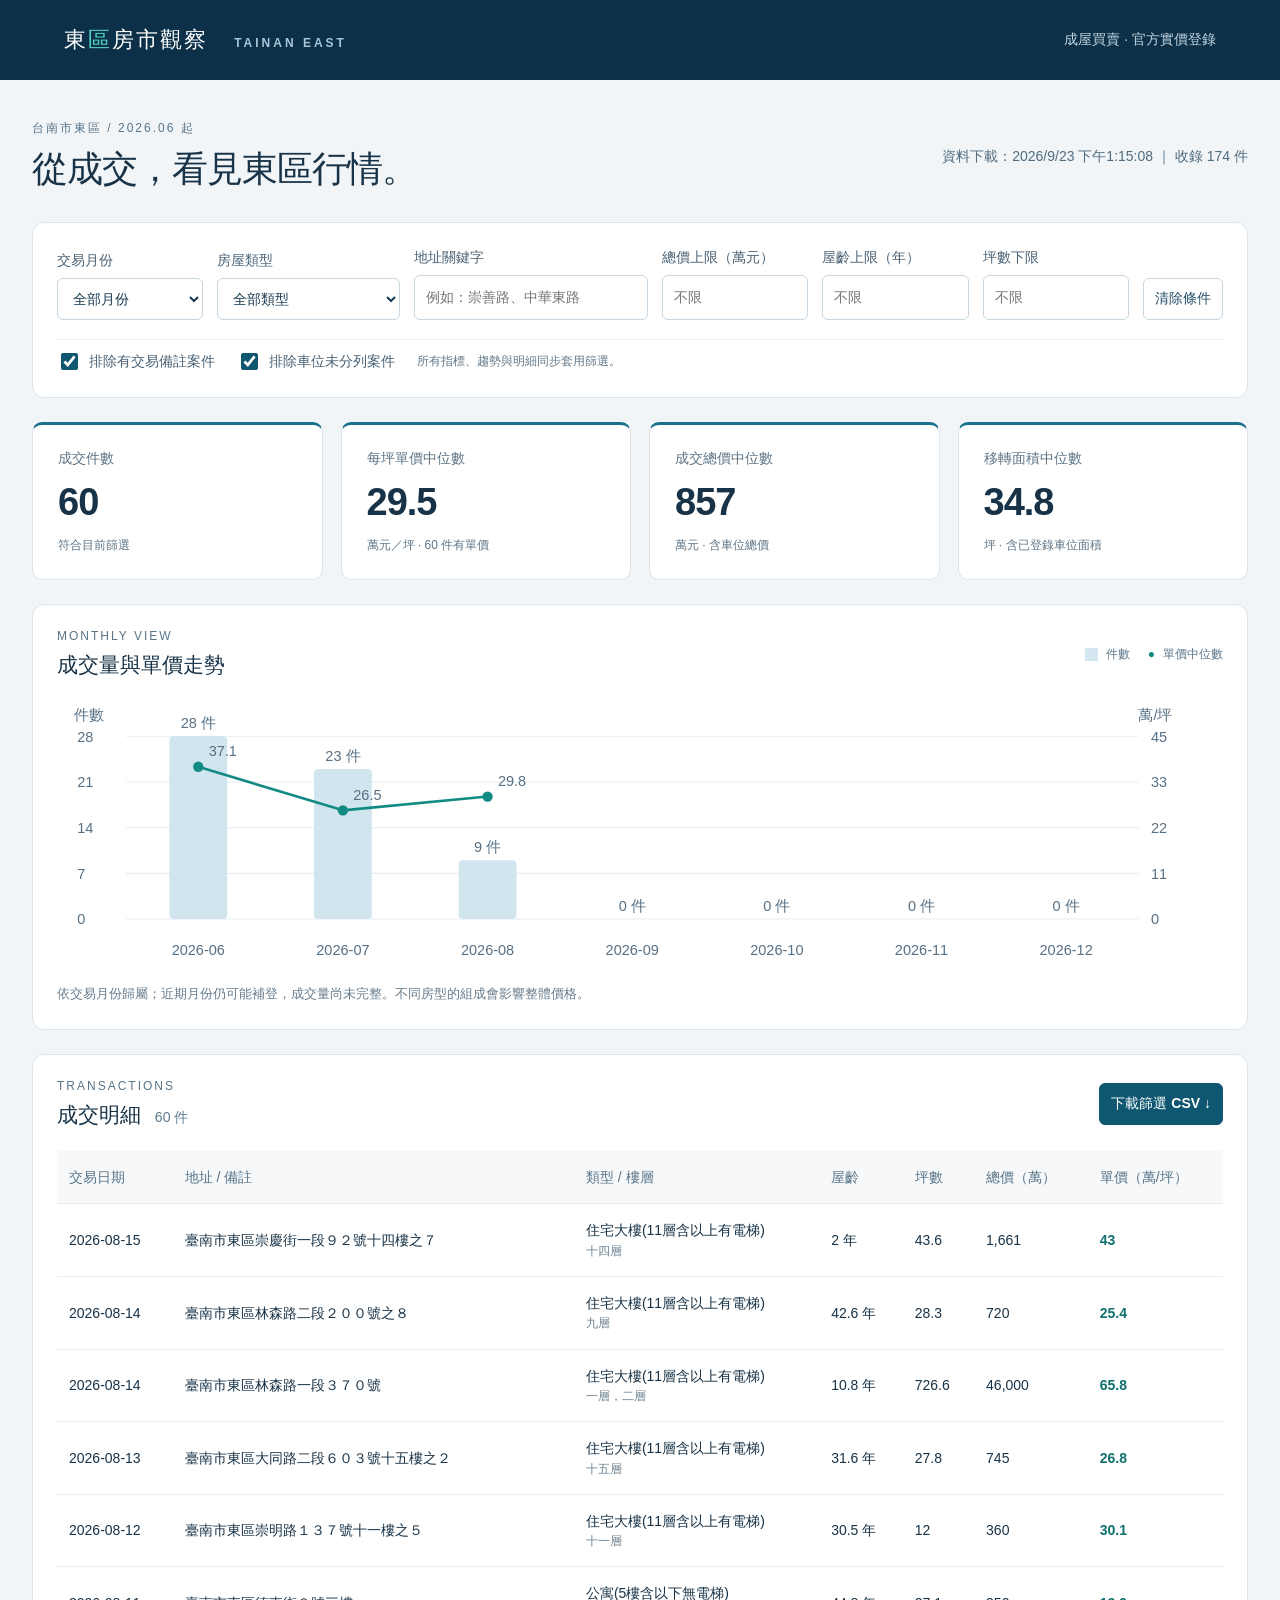
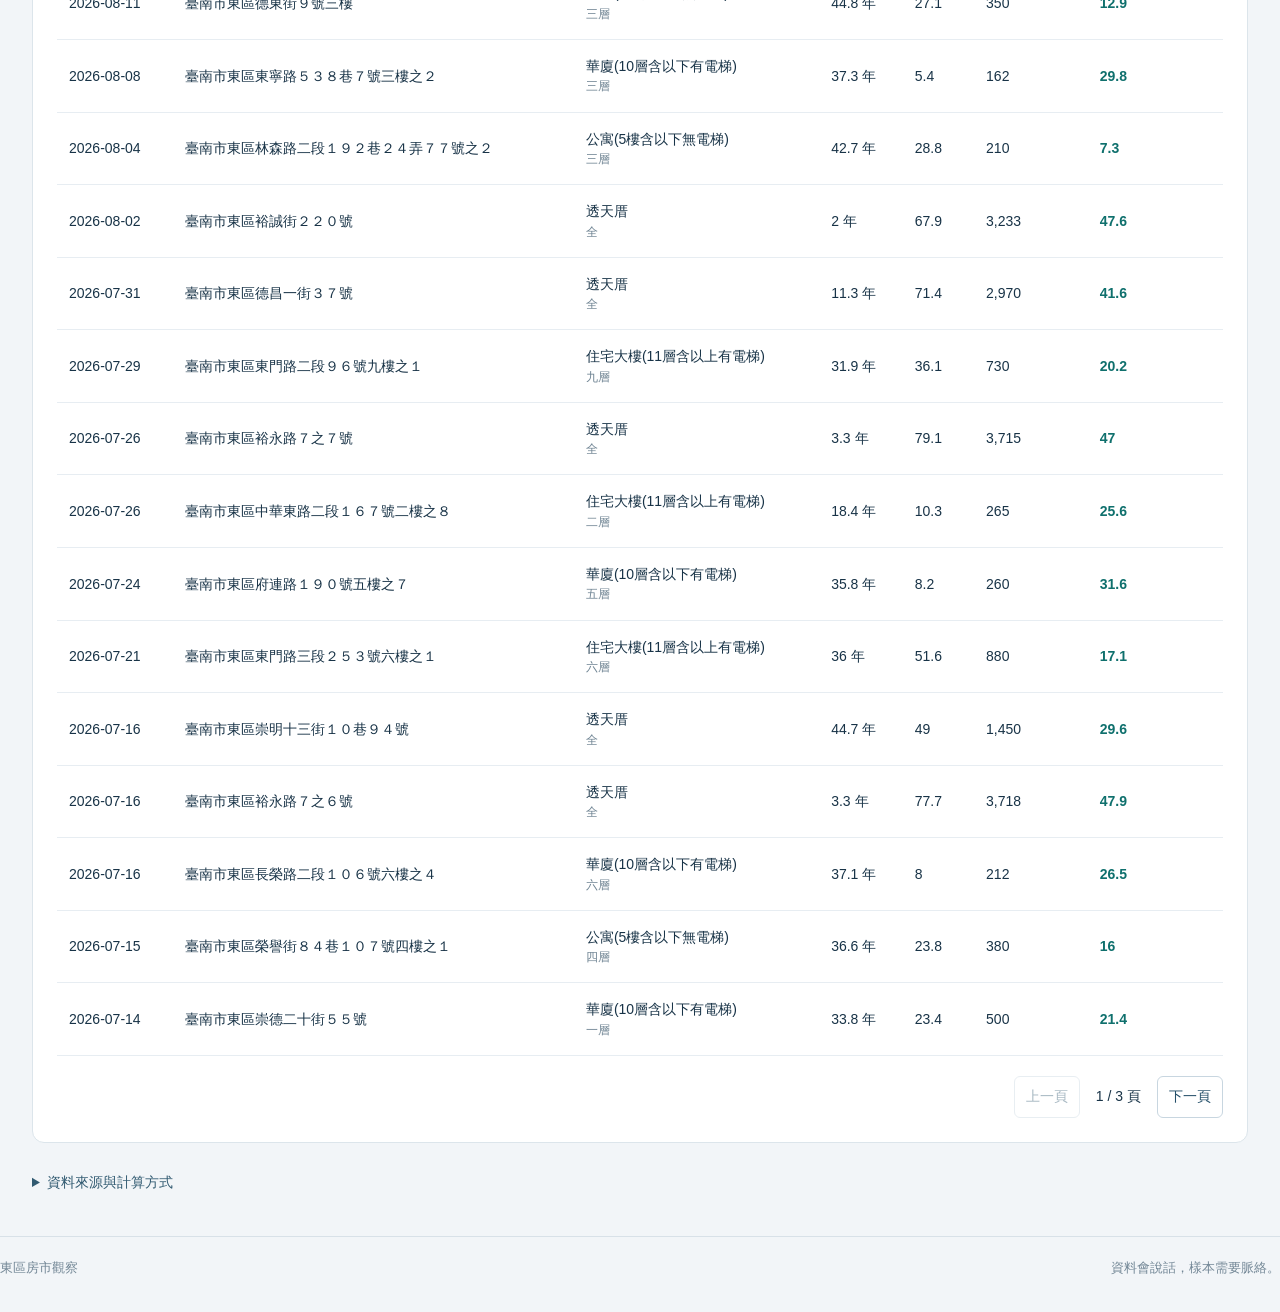
==== public/index.html @ 3604bfae "Update official housing data" ====
<!doctype html>
<html lang="zh-Hant"><head><meta charset="utf-8"><meta name="viewport" content="width=device-width, initial-scale=1"><title>東區房市觀察｜台南實價分析</title><meta name="description" content="台南市東區，2026 年 6 月起成屋成交與每月價格分析。"><link rel="icon" href="data:image/svg+xml,%3Csvg xmlns='http://www.w3.org/2000/svg' viewBox='0 0 32 32'%3E%3Crect width='32' height='32' rx='7' fill='%230e3e59'/%3E%3Cpath d='M6 17L16 8l10 9M10 15v11h12V15' fill='none' stroke='%23ffffff' stroke-width='3'/%3E%3C/svg%3E"><link rel="stylesheet" href="style.css"></head>
<body><header><div class="brand">東<span>區</span>房市觀察 <small>TAINAN EAST</small></div><span class="tag">成屋買賣 · 官方實價登錄</span></header>
<main><div class="intro"><div><p class="eyebrow">台南市東區 / 2026.06 起</p><h1>從成交，看見東區行情。</h1></div><div class="updated" id="updated">正在載入資料…</div></div>
<section class="filters" aria-label="成交篩選"><label>交易月份<select id="month"><option value="">全部月份</option></select></label><label>房屋類型<select id="type"><option value="">全部類型</option></select></label><label>地址關鍵字<input id="search" placeholder="例如：崇善路、中華東路"></label><label>總價上限（萬元）<input id="price" type="number" min="0" placeholder="不限"></label><label>屋齡上限（年）<input id="age" type="number" min="0" placeholder="不限"></label><label>坪數下限<input id="area" type="number" min="0" placeholder="不限"></label><button id="reset" class="secondary">清除條件</button><div class="checks"><label><input id="notes" type="checkbox" checked> 排除有交易備註案件</label><label><input id="parking" type="checkbox" checked> 排除車位未分列案件</label><span>所有指標、趨勢與明細同步套用篩選。</span></div></section>
<p id="error" class="notice" hidden></p><section class="metrics" aria-label="成交摘要"><article><span>成交件數</span><strong id="count">—</strong><small>符合目前篩選</small></article><article><span>每坪單價中位數</span><strong id="unit">—</strong><small id="unitCount">萬元／坪 · 採官方單價</small></article><article><span>成交總價中位數</span><strong id="total">—</strong><small>萬元 · 含車位總價</small></article><article><span>移轉面積中位數</span><strong id="size">—</strong><small>坪 · 含已登錄車位面積</small></article></section>
<section class="panel"><div class="section-title"><div><p class="eyebrow">MONTHLY VIEW</p><h2>成交量與單價走勢</h2></div><span class="legend"><i></i> 件數 <b>●</b> 單價中位數</span></div><div id="chart" class="chart"></div><p class="hint">依交易月份歸屬；近期月份仍可能補登，成交量尚未完整。不同房型的組成會影響整體價格。</p></section>
<section class="panel"><div class="section-title"><div><p class="eyebrow">TRANSACTIONS</p><h2>成交明細 <small id="resultCount"></small></h2></div><button id="export">下載篩選 CSV ↓</button></div><div class="table-wrap"><table><thead><tr><th>交易日期</th><th>地址 / 備註</th><th>類型 / 樓層</th><th>屋齡</th><th>坪數</th><th>總價（萬）</th><th>單價（萬/坪）</th></tr></thead><tbody id="rows"></tbody></table></div><div class="pagination"><button id="prev" class="secondary">上一頁</button><span id="page"></span><button id="next" class="secondary">下一頁</button></div></section>
<details class="method"><summary>資料來源與計算方式</summary><p>來源：<a href="https://plvr.land.moi.gov.tw/DownloadOpenData" target="_blank" rel="noopener">內政部不動產成交案件實際資訊資料供應系統</a>。本網站為獨立整理，非官方網站。僅收錄臺南市東區、交易日期自 2026 年 6 月 1 日起，包含建物的買賣案件；不含預售屋、租賃、純土地與單獨車位。</p><p>1 坪＝3.305785 平方公尺。單價使用官方「單價元平方公尺」換算，不自行猜測車位拆價；缺少單價者不計入單價中位數。總價與移轉面積包含車位。屋齡以成交日減建築完成日期估算，缺漏不推測。</p><p>預設排除任何有備註案件（範圍比特殊交易更廣）與車位價格／面積未同時分列的案件，可取消勾選查看全部。資料不足顯示「—」，不以 0 冒充價格。</p><p id="correction"></p><p>官方每月 1、11、21 日發布資料。請以上方資料下載時間確認資料新鮮度；最新月份仍可能補登。</p></details></main><footer>東區房市觀察 <span>資料會說話，樣本需要脈絡。</span></footer><script src="data.js"></script><script src="app.js"></script></body></html>
---- public/style.css ----
:root{font-family:Inter,"Noto Sans TC","Microsoft JhengHei",sans-serif;color:#183347;background:#f2f5f8;font-size:16px;font-synthesis:none}*{box-sizing:border-box}body{margin:0}header{background:#0b3048;color:white;min-height:80px;padding:20px max(5vw,24px);display:flex;justify-content:space-between;align-items:center;gap:16px}.brand{font-size:22px;font-weight:750;letter-spacing:2px}.brand span{color:#55d2c4}.brand small{font-size:12px;letter-spacing:3px;margin-left:18px;color:#a8c7d9}.tag{font-size:14px;color:#c4d6e1}main{max-width:1380px;margin:0 auto;padding:40px 32px}.intro{display:flex;justify-content:space-between;gap:20px;align-items:center;margin-bottom:28px}.eyebrow{font-size:12px;letter-spacing:2px;color:#587488;margin:0 0 8px}h1{font-size:clamp(24px,3vw,36px);letter-spacing:-1px;margin:0}h2{font-size:21px;margin:0}h2 small{font-size:14px;color:#607a8d;font-weight:400;margin-left:8px}.updated{font-size:14px;color:#506c7f;text-align:right;line-height:1.8}.filters,.panel{background:white;border:1px solid #dce5eb;border-radius:12px;padding:24px}.filters{display:grid;grid-template-columns:1fr 1.25fr 1.6fr 1fr 1fr 1fr auto;gap:14px;align-items:end}label{font-size:14px;line-height:1.5;color:#496174}input,select,button{font:inherit;font-size:14px;border-radius:6px;border:1px solid #c8d6e0;padding:11px;background:white;color:#193b50;min-width:0}label>input:not([type=checkbox]),select{display:block;width:100%;margin-top:7px}button{cursor:pointer;background:#0f5770;border-color:#0f5770;color:white;font-weight:600;min-height:42px}button:hover{filter:brightness(.93)}button:disabled{opacity:.4;cursor:default}.secondary{background:#fff;color:#234e68;border-color:#c8d6e0}.checks{grid-column:1/-1;display:flex;align-items:center;gap:22px;flex-wrap:wrap;padding-top:10px;border-top:1px solid #edf1f5;margin-top:5px}.checks label{display:flex;gap:8px;align-items:center}.checks span{font-size:12px;color:#627889}.checks input{accent-color:#0f5770;width:17px;height:17px}.metrics{display:grid;grid-template-columns:repeat(4,1fr);gap:18px;margin:24px 0}.metrics article{background:white;padding:25px;border:1px solid #dce5eb;border-radius:10px;border-top:3px solid #1a718b}.metrics span,.metrics small{display:block;font-size:14px;color:#5d7485}.metrics strong{display:block;font-size:38px;margin:13px 0;font-variant-numeric:tabular-nums;letter-spacing:-1px}.metrics small{font-size:12px}.panel{margin-top:24px}.section-title{display:flex;justify-content:space-between;align-items:center;gap:15px;margin-bottom:22px}.legend{font-size:12px;color:#587488;display:flex;align-items:center;gap:8px}.legend i{background:#d4e7f0;display:inline-block;width:13px;height:13px}.legend b{color:#108a84;margin-left:10px}.chart svg{width:100%;height:auto;max-height:270px;display:block}.chart text{font-family:inherit;font-size:14px;fill:#577084}.hint{font-size:13px;line-height:1.7;color:#677c8c;margin:12px 0 0}.table-wrap{overflow:auto}table{border-collapse:collapse;width:100%;text-align:left;font-size:14px}th{font-weight:500;color:#587488;background:#f6f8fa;white-space:nowrap}th,td{padding:15px 12px;border-bottom:1px solid #e7edf2;line-height:1.6}td:nth-child(n+4){white-space:nowrap;font-variant-numeric:tabular-nums}td:nth-child(2){min-width:240px;max-width:400px}td:nth-child(3){min-width:150px}td small{display:block;font-size:12px;color:#6e8392}td strong{color:#0f706d}.pagination{display:flex;justify-content:flex-end;align-items:center;gap:16px;margin-top:20px;font-size:14px}.method{margin-top:26px;color:#627889;font-size:14px;line-height:1.9}.method summary{cursor:pointer;color:#315a71}.method a{color:#126d89}.notice{background:#fff1d9;padding:18px;border-radius:8px;line-height:1.8}.empty{text-align:center;padding:45px;color:#718797}footer{max-width:1316px;margin:0 auto;padding:22px 0 35px;border-top:1px solid #d8e1e8;font-size:13px;display:flex;justify-content:space-between;color:#738796}:focus-visible{outline:3px solid #e8a839;outline-offset:3px}@media(max-width:1100px){.filters{grid-template-columns:repeat(3,1fr)}.brand small{display:none}}@media(max-width:650px){header{padding:18px}.tag{display:none}main{padding:26px 16px}.intro{display:block}.updated{text-align:left;margin-top:14px}.filters{padding:16px;grid-template-columns:1fr 1fr}.checks{gap:12px}.metrics{grid-template-columns:1fr 1fr;gap:12px}.metrics article{padding:18px 14px}.metrics strong{font-size:30px}.panel{padding:18px 12px}.legend{display:none}.section-title{align-items:flex-start}h2{font-size:19px}.section-title button{font-size:12px}.pagination{justify-content:center}footer{margin:0 16px;gap:12px}.chart{overflow:auto}.chart svg{min-width:520px}}
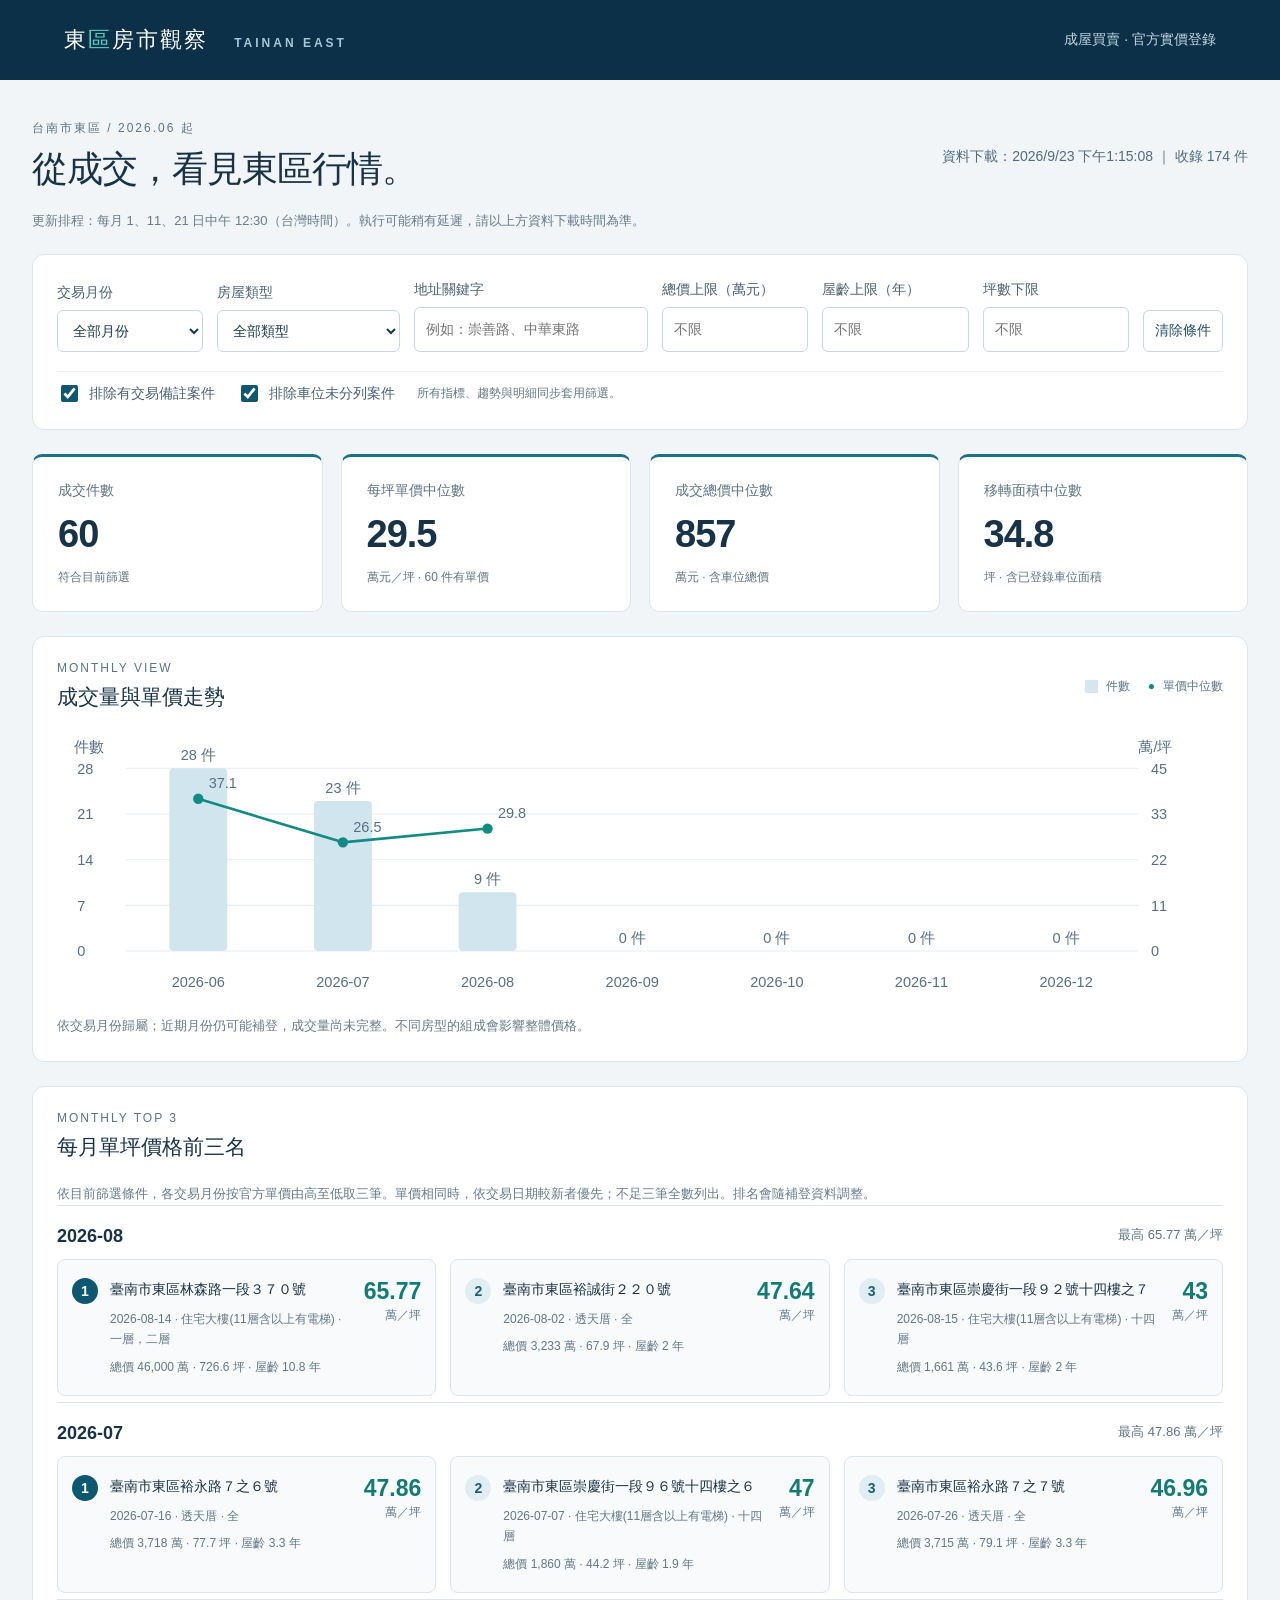
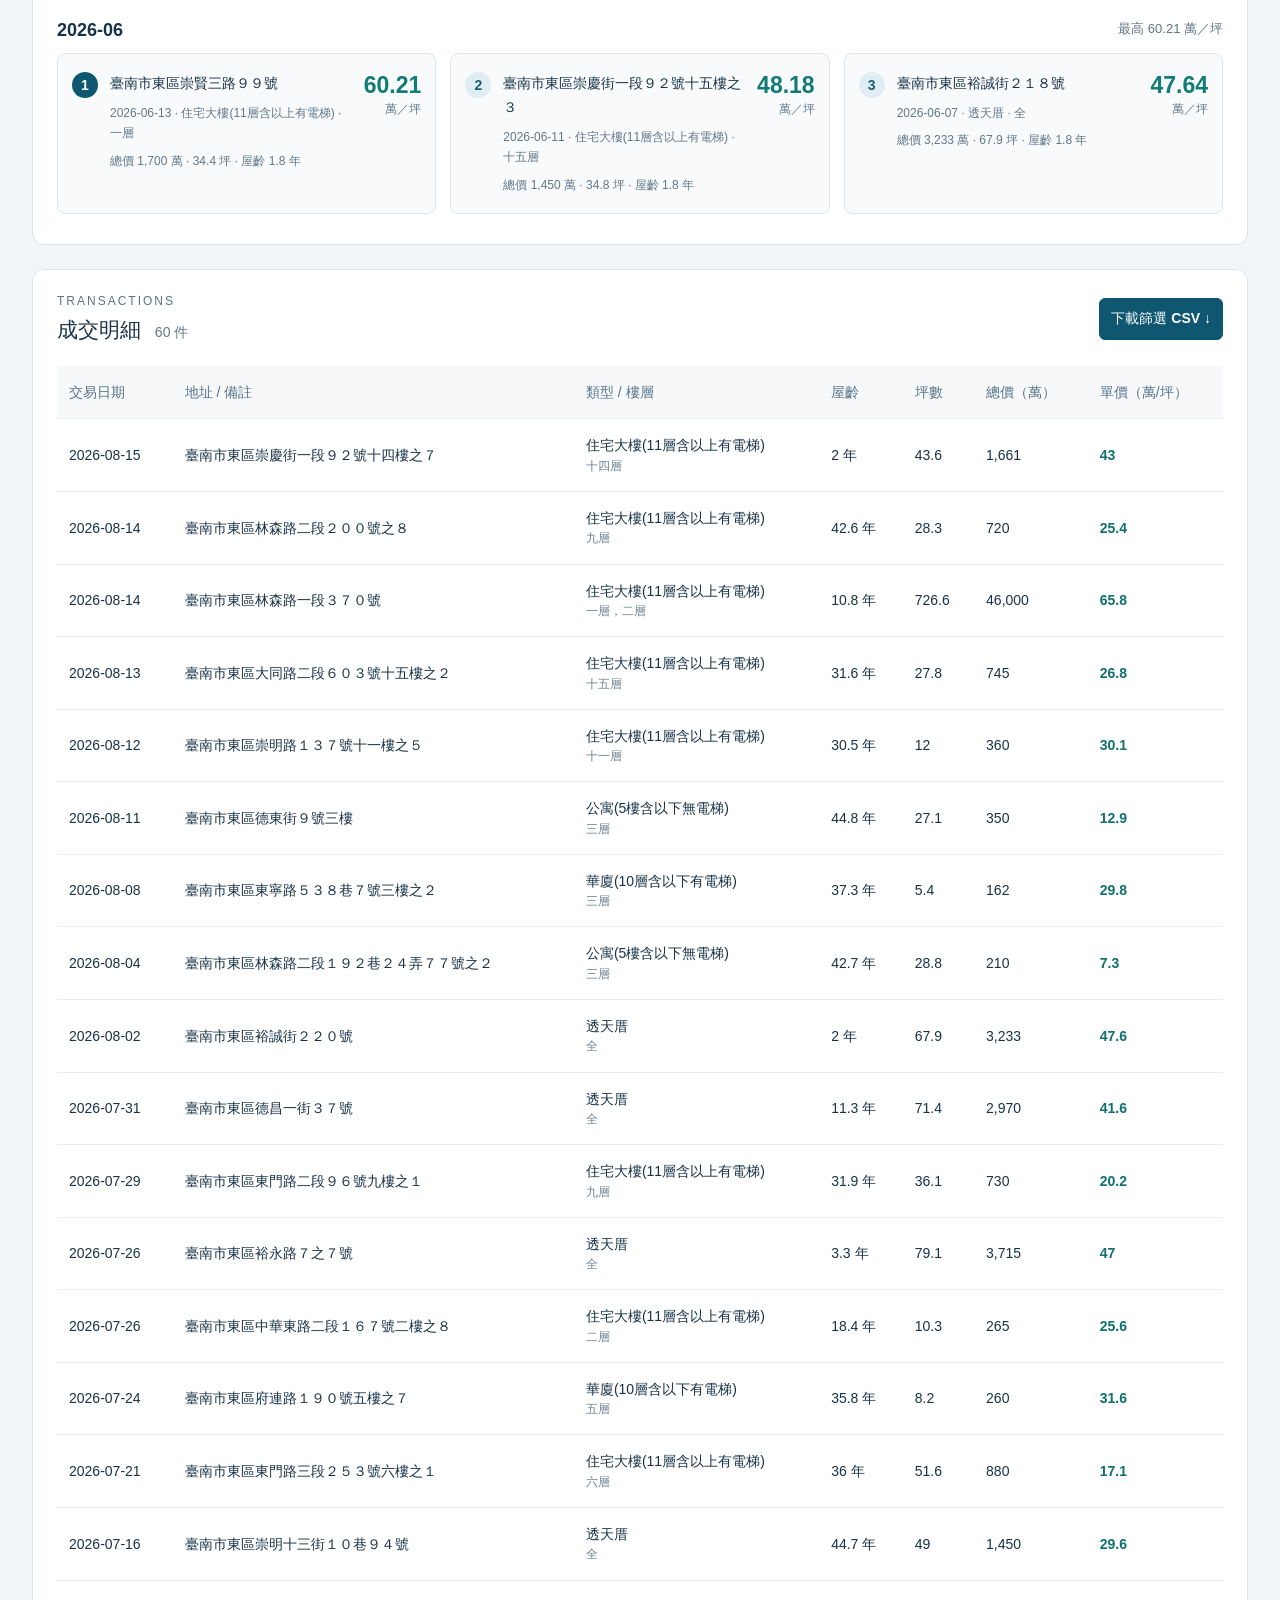
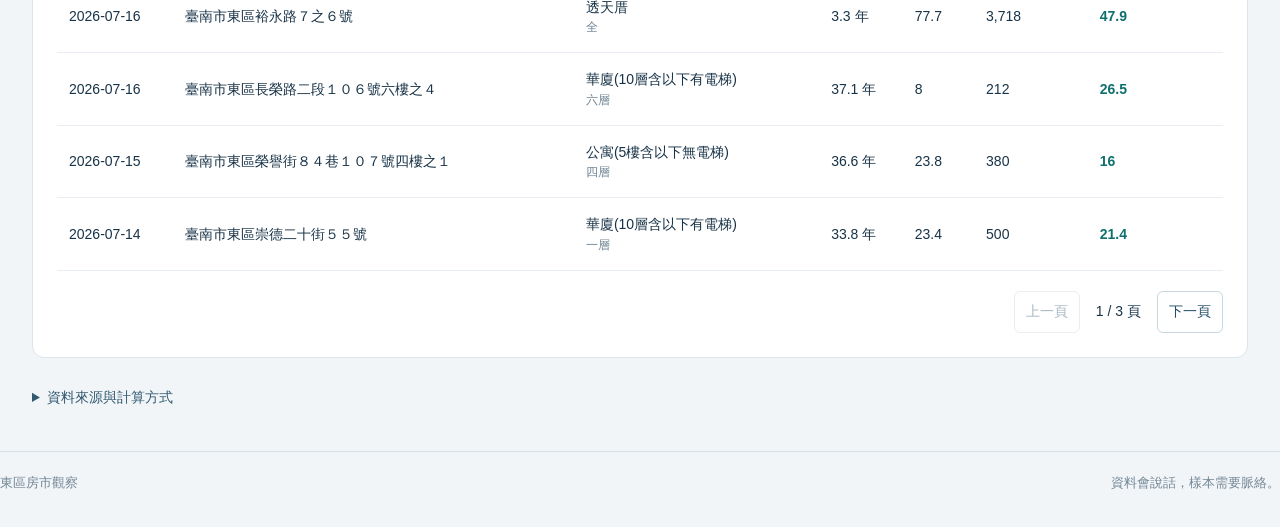
==== commit f2af3038: "Add monthly top three unit prices and update schedule label" ====
--- a/public/index.html
+++ b/public/index.html
@@ -1,9 +1,9 @@
 <!doctype html>
-<html lang="zh-Hant"><head><meta charset="utf-8"><meta name="viewport" content="width=device-width, initial-scale=1"><title>東區房市觀察｜台南實價分析</title><meta name="description" content="台南市東區，2026 年 6 月起成屋成交與每月價格分析。"><link rel="icon" href="data:image/svg+xml,%3Csvg xmlns='http://www.w3.org/2000/svg' viewBox='0 0 32 32'%3E%3Crect width='32' height='32' rx='7' fill='%230e3e59'/%3E%3Cpath d='M6 17L16 8l10 9M10 15v11h12V15' fill='none' stroke='%23ffffff' stroke-width='3'/%3E%3C/svg%3E"><link rel="stylesheet" href="style.css"></head>
+<html lang="zh-Hant"><head><meta charset="utf-8"><meta name="viewport" content="width=device-width, initial-scale=1"><title>東區房市觀察｜台南實價分析</title><meta name="description" content="台南市東區，2026 年 6 月起成屋成交與每月價格分析。"><link rel="icon" href="data:image/svg+xml,%3Csvg xmlns='http://www.w3.org/2000/svg' viewBox='0 0 32 32'%3E%3Crect width='32' height='32' rx='7' fill='%230e3e59'/%3E%3Cpath d='M6 17L16 8l10 9M10 15v11h12V15' fill='none' stroke='%23ffffff' stroke-width='3'/%3E%3C/svg%3E"><link rel="stylesheet" href="style.css"><link rel="stylesheet" href="ranking.css"></head>
 <body><header><div class="brand">東<span>區</span>房市觀察 <small>TAINAN EAST</small></div><span class="tag">成屋買賣 · 官方實價登錄</span></header>
-<main><div class="intro"><div><p class="eyebrow">台南市東區 / 2026.06 起</p><h1>從成交，看見東區行情。</h1></div><div class="updated" id="updated">正在載入資料…</div></div>
+<main><div class="intro"><div><p class="eyebrow">台南市東區 / 2026.06 起</p><h1>從成交，看見東區行情。</h1></div><div class="updated" id="updated">正在載入資料…</div></div><p class="hint" style="margin:-12px 0 22px">更新排程：每月 1、11、21 日中午 12:30（台灣時間）。執行可能稍有延遲，請以上方資料下載時間為準。</p>
 <section class="filters" aria-label="成交篩選"><label>交易月份<select id="month"><option value="">全部月份</option></select></label><label>房屋類型<select id="type"><option value="">全部類型</option></select></label><label>地址關鍵字<input id="search" placeholder="例如：崇善路、中華東路"></label><label>總價上限（萬元）<input id="price" type="number" min="0" placeholder="不限"></label><label>屋齡上限（年）<input id="age" type="number" min="0" placeholder="不限"></label><label>坪數下限<input id="area" type="number" min="0" placeholder="不限"></label><button id="reset" class="secondary">清除條件</button><div class="checks"><label><input id="notes" type="checkbox" checked> 排除有交易備註案件</label><label><input id="parking" type="checkbox" checked> 排除車位未分列案件</label><span>所有指標、趨勢與明細同步套用篩選。</span></div></section>
 <p id="error" class="notice" hidden></p><section class="metrics" aria-label="成交摘要"><article><span>成交件數</span><strong id="count">—</strong><small>符合目前篩選</small></article><article><span>每坪單價中位數</span><strong id="unit">—</strong><small id="unitCount">萬元／坪 · 採官方單價</small></article><article><span>成交總價中位數</span><strong id="total">—</strong><small>萬元 · 含車位總價</small></article><article><span>移轉面積中位數</span><strong id="size">—</strong><small>坪 · 含已登錄車位面積</small></article></section>
 <section class="panel"><div class="section-title"><div><p class="eyebrow">MONTHLY VIEW</p><h2>成交量與單價走勢</h2></div><span class="legend"><i></i> 件數 <b>●</b> 單價中位數</span></div><div id="chart" class="chart"></div><p class="hint">依交易月份歸屬；近期月份仍可能補登，成交量尚未完整。不同房型的組成會影響整體價格。</p></section>
-<section class="panel"><div class="section-title"><div><p class="eyebrow">TRANSACTIONS</p><h2>成交明細 <small id="resultCount"></small></h2></div><button id="export">下載篩選 CSV ↓</button></div><div class="table-wrap"><table><thead><tr><th>交易日期</th><th>地址 / 備註</th><th>類型 / 樓層</th><th>屋齡</th><th>坪數</th><th>總價（萬）</th><th>單價（萬/坪）</th></tr></thead><tbody id="rows"></tbody></table></div><div class="pagination"><button id="prev" class="secondary">上一頁</button><span id="page"></span><button id="next" class="secondary">下一頁</button></div></section>
-<details class="method"><summary>資料來源與計算方式</summary><p>來源：<a href="https://plvr.land.moi.gov.tw/DownloadOpenData" target="_blank" rel="noopener">內政部不動產成交案件實際資訊資料供應系統</a>。本網站為獨立整理，非官方網站。僅收錄臺南市東區、交易日期自 2026 年 6 月 1 日起，包含建物的買賣案件；不含預售屋、租賃、純土地與單獨車位。</p><p>1 坪＝3.305785 平方公尺。單價使用官方「單價元平方公尺」換算，不自行猜測車位拆價；缺少單價者不計入單價中位數。總價與移轉面積包含車位。屋齡以成交日減建築完成日期估算，缺漏不推測。</p><p>預設排除任何有備註案件（範圍比特殊交易更廣）與車位價格／面積未同時分列的案件，可取消勾選查看全部。資料不足顯示「—」，不以 0 冒充價格。</p><p id="correction"></p><p>官方每月 1、11、21 日發布資料。請以上方資料下載時間確認資料新鮮度；最新月份仍可能補登。</p></details></main><footer>東區房市觀察 <span>資料會說話，樣本需要脈絡。</span></footer><script src="data.js"></script><script src="app.js"></script></body></html>
+<section class="panel" aria-labelledby="ranking-title"><div class="section-title"><div><p class="eyebrow">MONTHLY TOP 3</p><h2 id="ranking-title">每月單坪價格前三名</h2></div></div><p class="hint">依目前篩選條件，各交易月份按官方單價由高至低取三筆。單價相同時，依交易日期較新者優先；不足三筆全數列出。排名會隨補登資料調整。</p><div id="ranking"></div></section><section class="panel"><div class="section-title"><div><p class="eyebrow">TRANSACTIONS</p><h2>成交明細 <small id="resultCount"></small></h2></div><button id="export">下載篩選 CSV ↓</button></div><div class="table-wrap"><table><thead><tr><th>交易日期</th><th>地址 / 備註</th><th>類型 / 樓層</th><th>屋齡</th><th>坪數</th><th>總價（萬）</th><th>單價（萬/坪）</th></tr></thead><tbody id="rows"></tbody></table></div><div class="pagination"><button id="prev" class="secondary">上一頁</button><span id="page"></span><button id="next" class="secondary">下一頁</button></div></section>
+<details class="method"><summary>資料來源與計算方式</summary><p>來源：<a href="https://plvr.land.moi.gov.tw/DownloadOpenData" target="_blank" rel="noopener">內政部不動產成交案件實際資訊資料供應系統</a>。本網站為獨立整理，非官方網站。僅收錄臺南市東區、交易日期自 2026 年 6 月 1 日起，包含建物的買賣案件；不含預售屋、租賃、純土地與單獨車位。</p><p>1 坪＝3.305785 平方公尺。單價使用官方「單價元平方公尺」換算，不自行猜測車位拆價；缺少單價者不計入單價中位數。總價與移轉面積包含車位。屋齡以成交日減建築完成日期估算，缺漏不推測。</p><p>預設排除任何有備註案件（範圍比特殊交易更廣）與車位價格／面積未同時分列的案件，可取消勾選查看全部。資料不足顯示「—」，不以 0 冒充價格。</p><p id="correction"></p><p>官方每月 1、11、21 日發布資料。請以上方資料下載時間確認資料新鮮度；最新月份仍可能補登。</p></details></main><footer>東區房市觀察 <span>資料會說話，樣本需要脈絡。</span></footer><script src="data.js"></script><script src="ranking.js"></script><script src="app.js"></script></body></html>
--- a/public/ranking.css
+++ b/public/ranking.css
@@ -0,0 +1 @@
+.ranking-month{border-top:1px solid #dce5eb;padding:20px 0 6px}.ranking-month h3{font-size:18px;margin:0 0 12px;display:flex;justify-content:space-between;gap:16px}.ranking-month h3 small{font-size:13px;font-weight:400;color:#5d7485}.ranking-list{list-style:none;margin:0;padding:0;display:grid;grid-template-columns:repeat(3,minmax(0,1fr));gap:14px}.ranking-list li{display:flex;gap:12px;align-items:flex-start;padding:18px 14px;border:1px solid #dce5eb;border-radius:8px;background:#f8fafc;min-width:0}.rank-number{flex-shrink:0;background:#e0edf3;color:#195d76;width:26px;height:26px;display:grid;place-items:center;font-size:14px;border-radius:50%;font-weight:700}.ranking-list li:first-child .rank-number{background:#0e5770;color:white}.rank-property{min-width:0;flex:1}.rank-property>strong{font-size:14px;line-height:1.7;overflow-wrap:anywhere;display:block}.rank-property p{font-size:12px;color:#627889;line-height:1.7;margin:7px 0 0}.rank-property .rank-note{color:#986117}.rank-price{text-align:right;flex-shrink:0}.rank-price strong{display:block;font-size:23px;color:#117b75;font-variant-numeric:tabular-nums}.rank-price span{font-size:12px;color:#607a8d}@media(max-width:1100px){.ranking-list{grid-template-columns:1fr}.rank-property>strong{font-size:16px}.rank-property p{font-size:14px}.rank-price strong{font-size:27px}}@media(max-width:650px){.ranking-list li{padding:14px 10px;gap:9px}.rank-property>strong{font-size:14px}.rank-property p{font-size:12px}.rank-price strong{font-size:24px}}
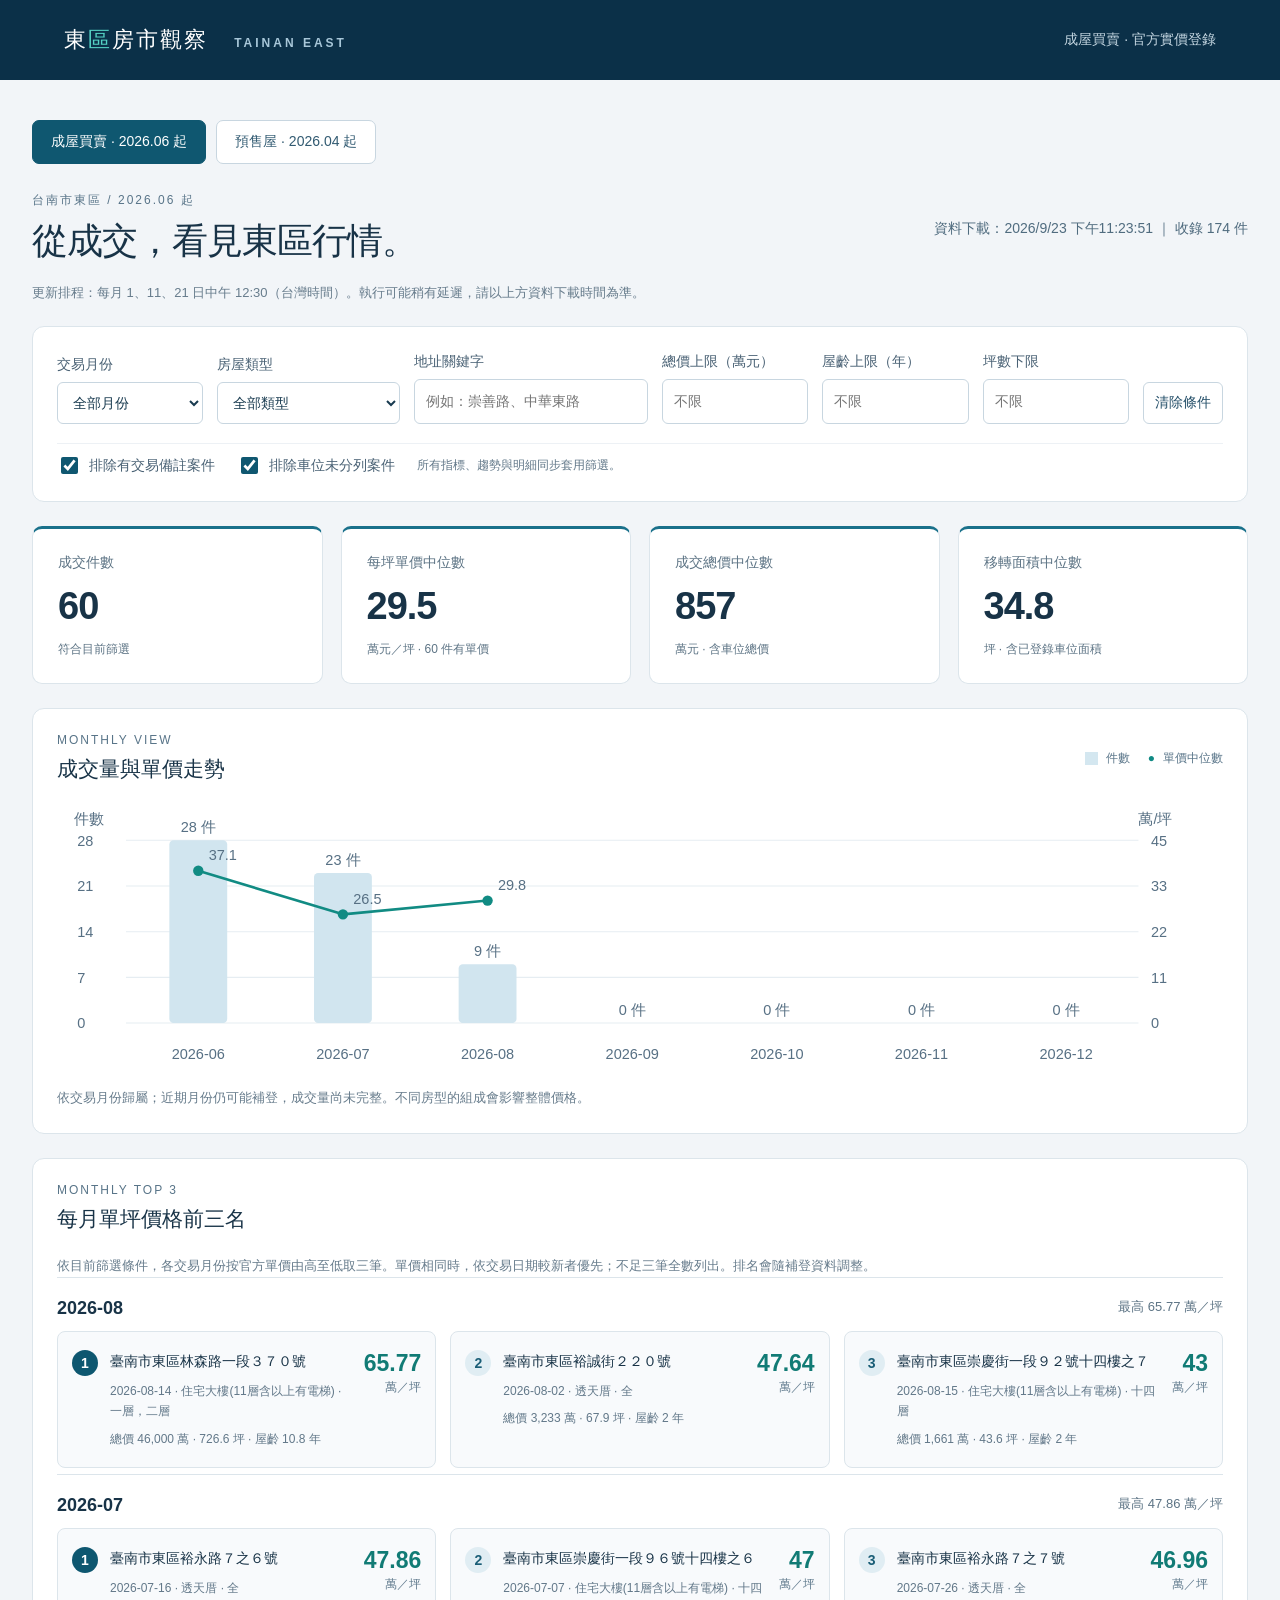
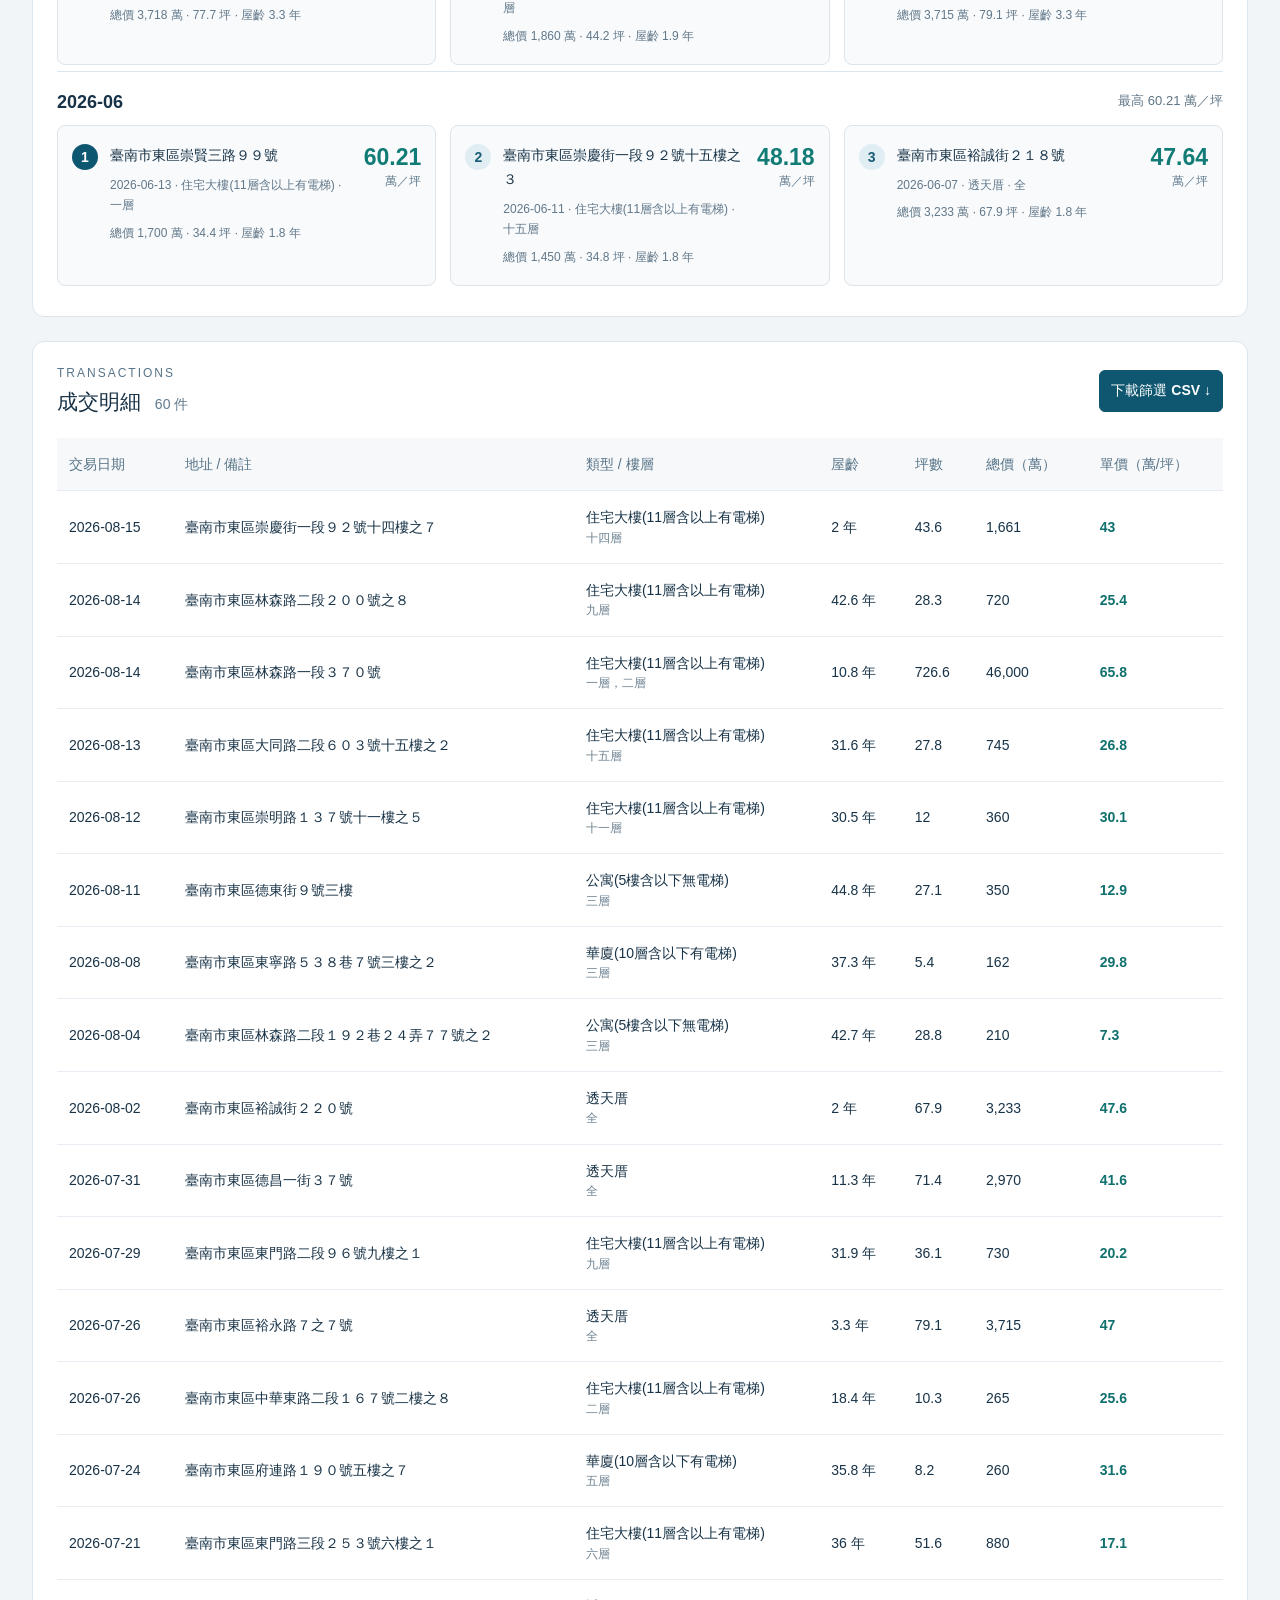
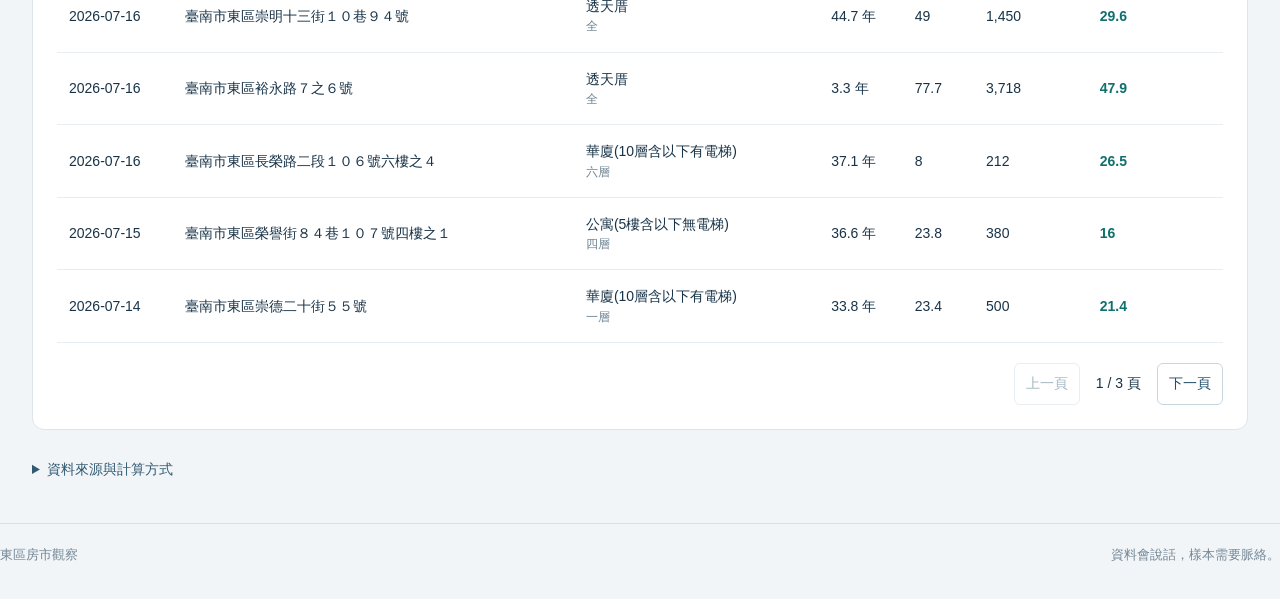
==== commit e801d4dc: "Update official housing data" ====
--- a/public/index.html
+++ b/public/index.html
@@ -1,7 +1,7 @@
 <!doctype html>
 <html lang="zh-Hant"><head><meta charset="utf-8"><meta name="viewport" content="width=device-width, initial-scale=1"><title>東區房市觀察｜台南實價分析</title><meta name="description" content="台南市東區，2026 年 6 月起成屋成交與每月價格分析。"><link rel="icon" href="data:image/svg+xml,%3Csvg xmlns='http://www.w3.org/2000/svg' viewBox='0 0 32 32'%3E%3Crect width='32' height='32' rx='7' fill='%230e3e59'/%3E%3Cpath d='M6 17L16 8l10 9M10 15v11h12V15' fill='none' stroke='%23ffffff' stroke-width='3'/%3E%3C/svg%3E"><link rel="stylesheet" href="style.css"><link rel="stylesheet" href="ranking.css"></head>
 <body><header><div class="brand">東<span>區</span>房市觀察 <small>TAINAN EAST</small></div><span class="tag">成屋買賣 · 官方實價登錄</span></header>
-<main><div class="intro"><div><p class="eyebrow">台南市東區 / 2026.06 起</p><h1>從成交，看見東區行情。</h1></div><div class="updated" id="updated">正在載入資料…</div></div><p class="hint" style="margin:-12px 0 22px">更新排程：每月 1、11、21 日中午 12:30（台灣時間）。執行可能稍有延遲，請以上方資料下載時間為準。</p>
+<main><nav class="market-nav" aria-label="交易市場"><a href="index.html" aria-current="page">成屋買賣 · 2026.06 起</a><a href="presale.html">預售屋 · 2026.04 起</a></nav><div class="intro"><div><p class="eyebrow">台南市東區 / 2026.06 起</p><h1>從成交，看見東區行情。</h1></div><div class="updated" id="updated">正在載入資料…</div></div><p class="hint" style="margin:-12px 0 22px">更新排程：每月 1、11、21 日中午 12:30（台灣時間）。執行可能稍有延遲，請以上方資料下載時間為準。</p>
 <section class="filters" aria-label="成交篩選"><label>交易月份<select id="month"><option value="">全部月份</option></select></label><label>房屋類型<select id="type"><option value="">全部類型</option></select></label><label>地址關鍵字<input id="search" placeholder="例如：崇善路、中華東路"></label><label>總價上限（萬元）<input id="price" type="number" min="0" placeholder="不限"></label><label>屋齡上限（年）<input id="age" type="number" min="0" placeholder="不限"></label><label>坪數下限<input id="area" type="number" min="0" placeholder="不限"></label><button id="reset" class="secondary">清除條件</button><div class="checks"><label><input id="notes" type="checkbox" checked> 排除有交易備註案件</label><label><input id="parking" type="checkbox" checked> 排除車位未分列案件</label><span>所有指標、趨勢與明細同步套用篩選。</span></div></section>
 <p id="error" class="notice" hidden></p><section class="metrics" aria-label="成交摘要"><article><span>成交件數</span><strong id="count">—</strong><small>符合目前篩選</small></article><article><span>每坪單價中位數</span><strong id="unit">—</strong><small id="unitCount">萬元／坪 · 採官方單價</small></article><article><span>成交總價中位數</span><strong id="total">—</strong><small>萬元 · 含車位總價</small></article><article><span>移轉面積中位數</span><strong id="size">—</strong><small>坪 · 含已登錄車位面積</small></article></section>
 <section class="panel"><div class="section-title"><div><p class="eyebrow">MONTHLY VIEW</p><h2>成交量與單價走勢</h2></div><span class="legend"><i></i> 件數 <b>●</b> 單價中位數</span></div><div id="chart" class="chart"></div><p class="hint">依交易月份歸屬；近期月份仍可能補登，成交量尚未完整。不同房型的組成會影響整體價格。</p></section>
--- a/public/style.css
+++ b/public/style.css
@@ -1 +1,3 @@
-:root{font-family:Inter,"Noto Sans TC","Microsoft JhengHei",sans-serif;color:#183347;background:#f2f5f8;font-size:16px;font-synthesis:none}*{box-sizing:border-box}body{margin:0}header{background:#0b3048;color:white;min-height:80px;padding:20px max(5vw,24px);display:flex;justify-content:space-between;align-items:center;gap:16px}.brand{font-size:22px;font-weight:750;letter-spacing:2px}.brand span{color:#55d2c4}.brand small{font-size:12px;letter-spacing:3px;margin-left:18px;color:#a8c7d9}.tag{font-size:14px;color:#c4d6e1}main{max-width:1380px;margin:0 auto;padding:40px 32px}.intro{display:flex;justify-content:space-between;gap:20px;align-items:center;margin-bottom:28px}.eyebrow{font-size:12px;letter-spacing:2px;color:#587488;margin:0 0 8px}h1{font-size:clamp(24px,3vw,36px);letter-spacing:-1px;margin:0}h2{font-size:21px;margin:0}h2 small{font-size:14px;color:#607a8d;font-weight:400;margin-left:8px}.updated{font-size:14px;color:#506c7f;text-align:right;line-height:1.8}.filters,.panel{background:white;border:1px solid #dce5eb;border-radius:12px;padding:24px}.filters{display:grid;grid-template-columns:1fr 1.25fr 1.6fr 1fr 1fr 1fr auto;gap:14px;align-items:end}label{font-size:14px;line-height:1.5;color:#496174}input,select,button{font:inherit;font-size:14px;border-radius:6px;border:1px solid #c8d6e0;padding:11px;background:white;color:#193b50;min-width:0}label>input:not([type=checkbox]),select{display:block;width:100%;margin-top:7px}button{cursor:pointer;background:#0f5770;border-color:#0f5770;color:white;font-weight:600;min-height:42px}button:hover{filter:brightness(.93)}button:disabled{opacity:.4;cursor:default}.secondary{background:#fff;color:#234e68;border-color:#c8d6e0}.checks{grid-column:1/-1;display:flex;align-items:center;gap:22px;flex-wrap:wrap;padding-top:10px;border-top:1px solid #edf1f5;margin-top:5px}.checks label{display:flex;gap:8px;align-items:center}.checks span{font-size:12px;color:#627889}.checks input{accent-color:#0f5770;width:17px;height:17px}.metrics{display:grid;grid-template-columns:repeat(4,1fr);gap:18px;margin:24px 0}.metrics article{background:white;padding:25px;border:1px solid #dce5eb;border-radius:10px;border-top:3px solid #1a718b}.metrics span,.metrics small{display:block;font-size:14px;color:#5d7485}.metrics strong{display:block;font-size:38px;margin:13px 0;font-variant-numeric:tabular-nums;letter-spacing:-1px}.metrics small{font-size:12px}.panel{margin-top:24px}.section-title{display:flex;justify-content:space-between;align-items:center;gap:15px;margin-bottom:22px}.legend{font-size:12px;color:#587488;display:flex;align-items:center;gap:8px}.legend i{background:#d4e7f0;display:inline-block;width:13px;height:13px}.legend b{color:#108a84;margin-left:10px}.chart svg{width:100%;height:auto;max-height:270px;display:block}.chart text{font-family:inherit;font-size:14px;fill:#577084}.hint{font-size:13px;line-height:1.7;color:#677c8c;margin:12px 0 0}.table-wrap{overflow:auto}table{border-collapse:collapse;width:100%;text-align:left;font-size:14px}th{font-weight:500;color:#587488;background:#f6f8fa;white-space:nowrap}th,td{padding:15px 12px;border-bottom:1px solid #e7edf2;line-height:1.6}td:nth-child(n+4){white-space:nowrap;font-variant-numeric:tabular-nums}td:nth-child(2){min-width:240px;max-width:400px}td:nth-child(3){min-width:150px}td small{display:block;font-size:12px;color:#6e8392}td strong{color:#0f706d}.pagination{display:flex;justify-content:flex-end;align-items:center;gap:16px;margin-top:20px;font-size:14px}.method{margin-top:26px;color:#627889;font-size:14px;line-height:1.9}.method summary{cursor:pointer;color:#315a71}.method a{color:#126d89}.notice{background:#fff1d9;padding:18px;border-radius:8px;line-height:1.8}.empty{text-align:center;padding:45px;color:#718797}footer{max-width:1316px;margin:0 auto;padding:22px 0 35px;border-top:1px solid #d8e1e8;font-size:13px;display:flex;justify-content:space-between;color:#738796}:focus-visible{outline:3px solid #e8a839;outline-offset:3px}@media(max-width:1100px){.filters{grid-template-columns:repeat(3,1fr)}.brand small{display:none}}@media(max-width:650px){header{padding:18px}.tag{display:none}main{padding:26px 16px}.intro{display:block}.updated{text-align:left;margin-top:14px}.filters{padding:16px;grid-template-columns:1fr 1fr}.checks{gap:12px}.metrics{grid-template-columns:1fr 1fr;gap:12px}.metrics article{padding:18px 14px}.metrics strong{font-size:30px}.panel{padding:18px 12px}.legend{display:none}.section-title{align-items:flex-start}h2{font-size:19px}.section-title button{font-size:12px}.pagination{justify-content:center}footer{margin:0 16px;gap:12px}.chart{overflow:auto}.chart svg{min-width:520px}}
+:root{font-family:Inter,"Noto Sans TC","Microsoft JhengHei",sans-serif;color:#183347;background:#f2f5f8;font-size:16px;font-synthesis:none}*{box-sizing:border-box}body{margin:0}header{background:#0b3048;color:white;min-height:80px;padding:20px max(5vw,24px);display:flex;justify-content:space-between;align-items:center;gap:16px}.brand{font-size:22px;font-weight:750;letter-spacing:2px}.brand span{color:#55d2c4}.brand small{font-size:12px;letter-spacing:3px;margin-left:18px;color:#a8c7d9}.tag{font-size:14px;color:#c4d6e1}main{max-width:1380px;margin:0 auto;padding:40px 32px}.intro{display:flex;justify-content:space-between;gap:20px;align-items:center;margin-bottom:28px}.eyebrow{font-size:12px;letter-spacing:2px;color:#587488;margin:0 0 8px}h1{font-size:clamp(24px,3vw,36px);letter-spacing:-1px;margin:0}h2{font-size:21px;margin:0}h2 small{font-size:14px;color:#607a8d;font-weight:400;margin-left:8px}.updated{font-size:14px;color:#506c7f;text-align:right;line-height:1.8}.filters,.panel{background:white;border:1px solid #dce5eb;border-radius:12px;padding:24px}.filters{display:grid;grid-template-columns:1fr 1.25fr 1.6fr 1fr 1fr 1fr auto;gap:14px;align-items:end}label{font-size:14px;line-height:1.5;color:#496174}input,select,button{font:inherit;font-size:14px;border-radius:6px;border:1px solid #c8d6e0;padding:11px;background:white;color:#193b50;min-width:0}label>input:not([type=checkbox]),select{display:block;width:100%;margin-top:7px}button{cursor:pointer;background:#0f5770;border-color:#0f5770;color:white;font-weight:600;min-height:42px}button:hover{filter:brightness(.93)}button:disabled{opacity:.4;cursor:default}.secondary{background:#fff;color:#234e68;border-color:#c8d6e0}.checks{grid-column:1/-1;display:flex;align-items:center;gap:22px;flex-wrap:wrap;padding-top:10px;border-top:1px solid #edf1f5;margin-top:5px}.checks label{display:flex;gap:8px;align-items:center}.checks span{font-size:12px;color:#627889}.checks input{accent-color:#0f5770;width:17px;height:17px}.metrics{display:grid;grid-template-columns:repeat(4,1fr);gap:18px;margin:24px 0}.metrics article{background:white;padding:25px;border:1px solid #dce5eb;border-radius:10px;border-top:3px solid #1a718b}.metrics span,.metrics small{display:block;font-size:14px;color:#5d7485}.metrics strong{display:block;font-size:38px;margin:13px 0;font-variant-numeric:tabular-nums;letter-spacing:-1px}.metrics small{font-size:12px}.panel{margin-top:24px}.section-title{display:flex;justify-content:space-between;align-items:center;gap:15px;margin-bottom:22px}.legend{font-size:12px;color:#587488;display:flex;align-items:center;gap:8px}.legend i{background:#d4e7f0;display:inline-block;width:13px;height:13px}.legend b{color:#108a84;margin-left:10px}.chart svg{width:100%;height:auto;max-height:270px;display:block}.chart text{font-family:inherit;font-size:14px;fill:#577084}.hint{font-size:13px;line-height:1.7;color:#677c8c;margin:12px 0 0}.table-wrap{overflow:auto}table{border-collapse:collapse;width:100%;text-align:left;font-size:14px}th{font-weight:500;color:#587488;background:#f6f8fa;white-space:nowrap}th,td{padding:15px 12px;border-bottom:1px solid #e7edf2;line-height:1.6}td:nth-child(n+4){white-space:nowrap;font-variant-numeric:tabular-nums}td:nth-child(2){min-width:240px;max-width:400px}td:nth-child(3){min-width:150px}td small{display:block;font-size:12px;color:#6e8392}td strong{color:#0f706d}.pagination{display:flex;justify-content:flex-end;align-items:center;gap:16px;margin-top:20px;font-size:14px}.method{margin-top:26px;color:#627889;font-size:14px;line-height:1.9}.method summary{cursor:pointer;color:#315a71}.method a{color:#126d89}.notice{background:#fff1d9;padding:18px;border-radius:8px;line-height:1.8}.empty{text-align:center;padding:45px;color:#718797}footer{max-width:1316px;margin:0 auto;padding:22px 0 35px;border-top:1px solid #d8e1e8;font-size:13px;display:flex;justify-content:space-between;color:#738796}:focus-visible{outline:3px solid #e8a839;outline-offset:3px}@media(max-width:1100px){.filters{grid-template-columns:repeat(3,1fr)}.brand small{display:none}}@media(max-width:650px){header{padding:18px}.tag{display:none}main{padding:26px 16px}.intro{display:block}.updated{text-align:left;margin-top:14px}.filters{padding:16px;grid-template-columns:1fr 1fr}.checks{gap:12px}.metrics{grid-template-columns:1fr 1fr;gap:12px}.metrics article{padding:18px 14px}.metrics strong{font-size:30px}.panel{padding:18px 12px}.legend{display:none}.section-title{align-items:flex-start}h2{font-size:19px}.section-title button{font-size:12px}.pagination{justify-content:center}footer{margin:0 16px;gap:12px}.chart{overflow:auto}.chart svg{min-width:520px}}
+
+.market-nav{display:flex;gap:10px;flex-wrap:wrap;margin:0 0 28px}.market-nav a{padding:12px 18px;border:1px solid #c8d6e0;border-radius:7px;color:#315a71;background:white;font-size:14px;text-decoration:none}.market-nav a[aria-current=page]{color:white;background:#0f5770;border-color:#0f5770}[hidden]{display:none!important}
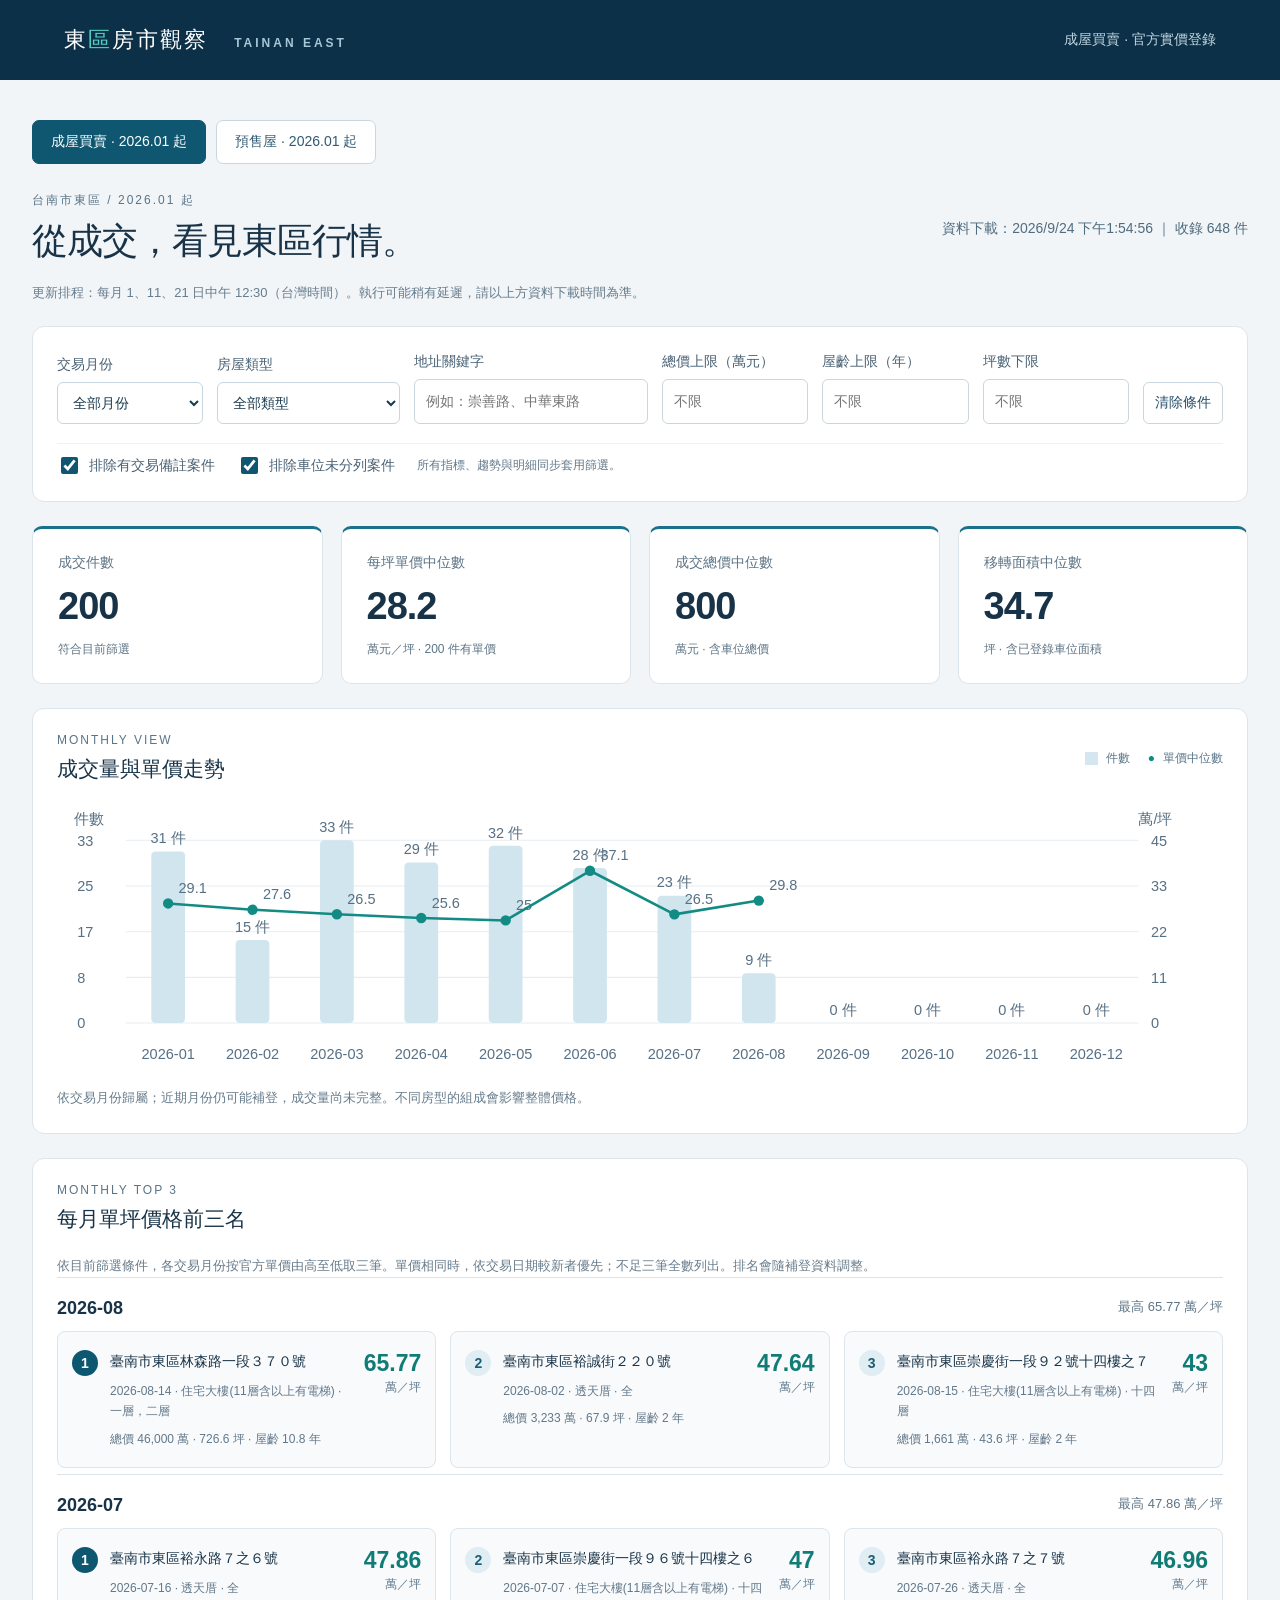
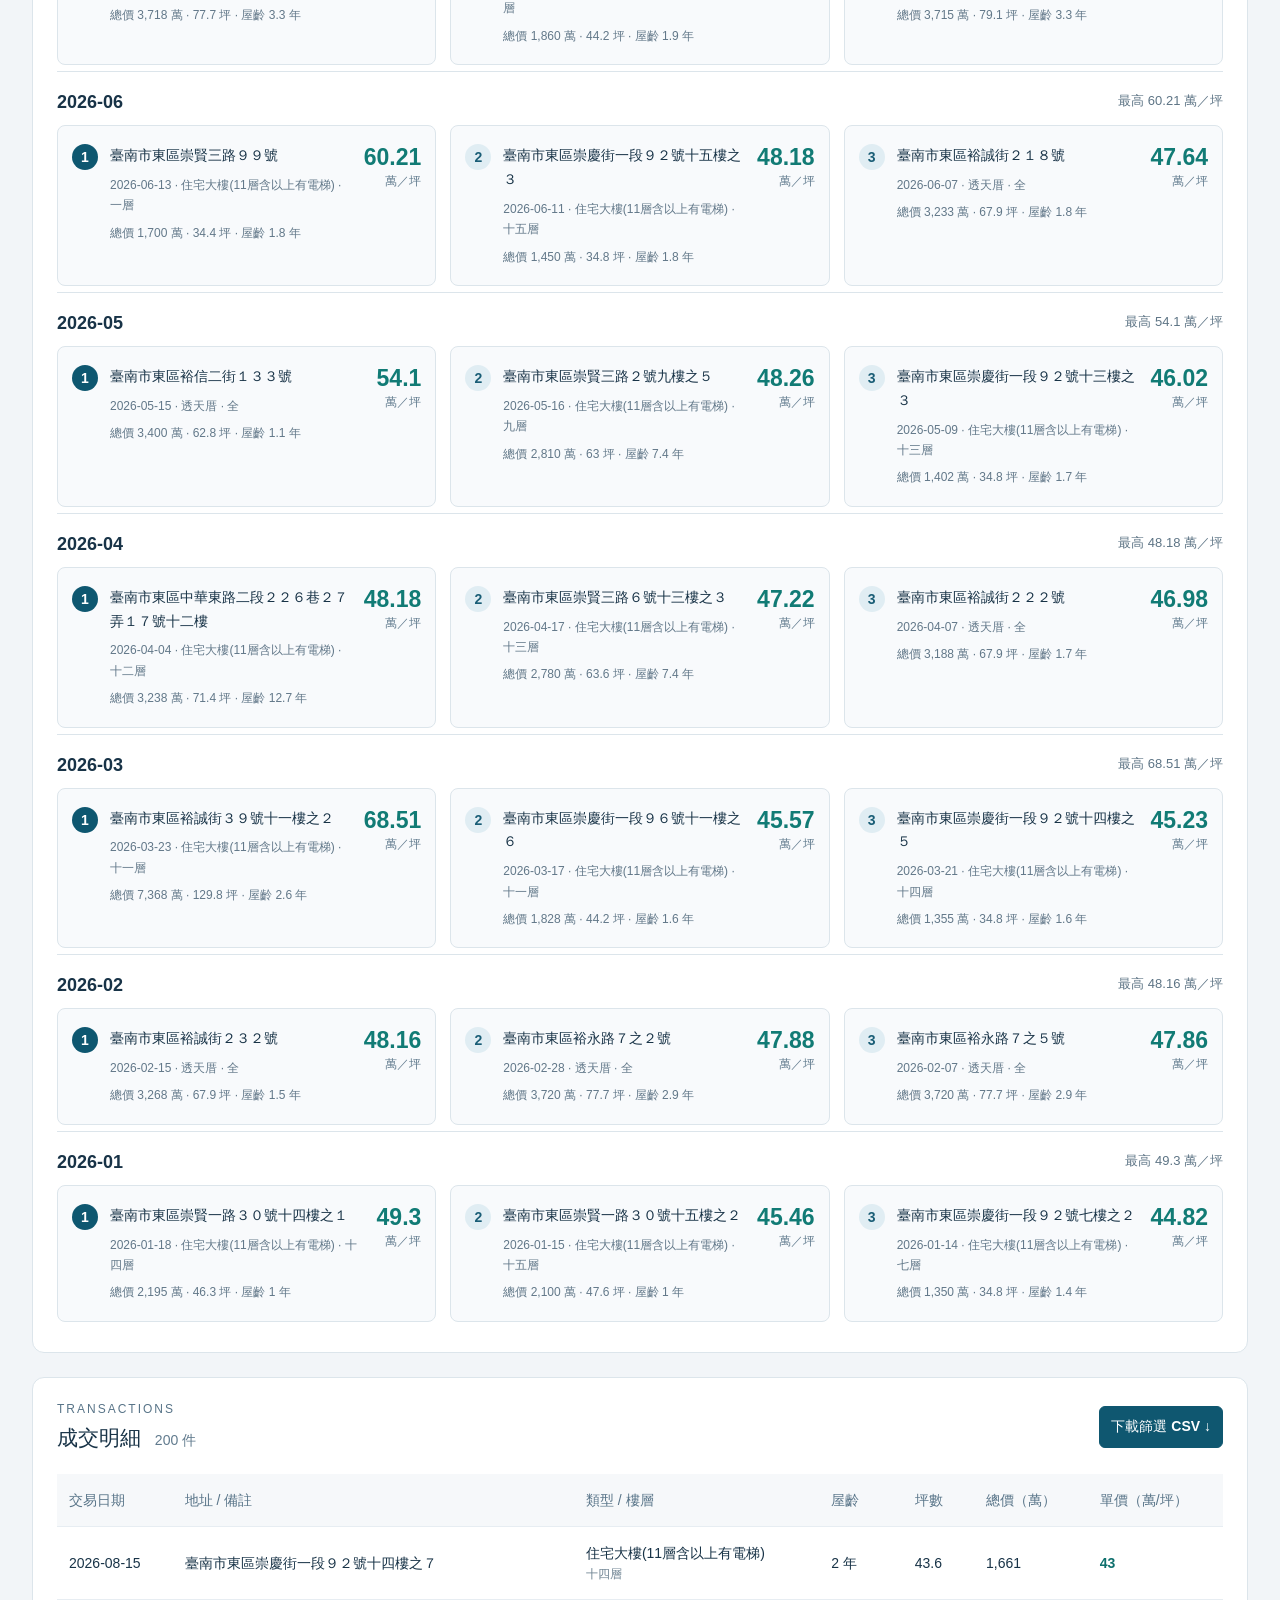
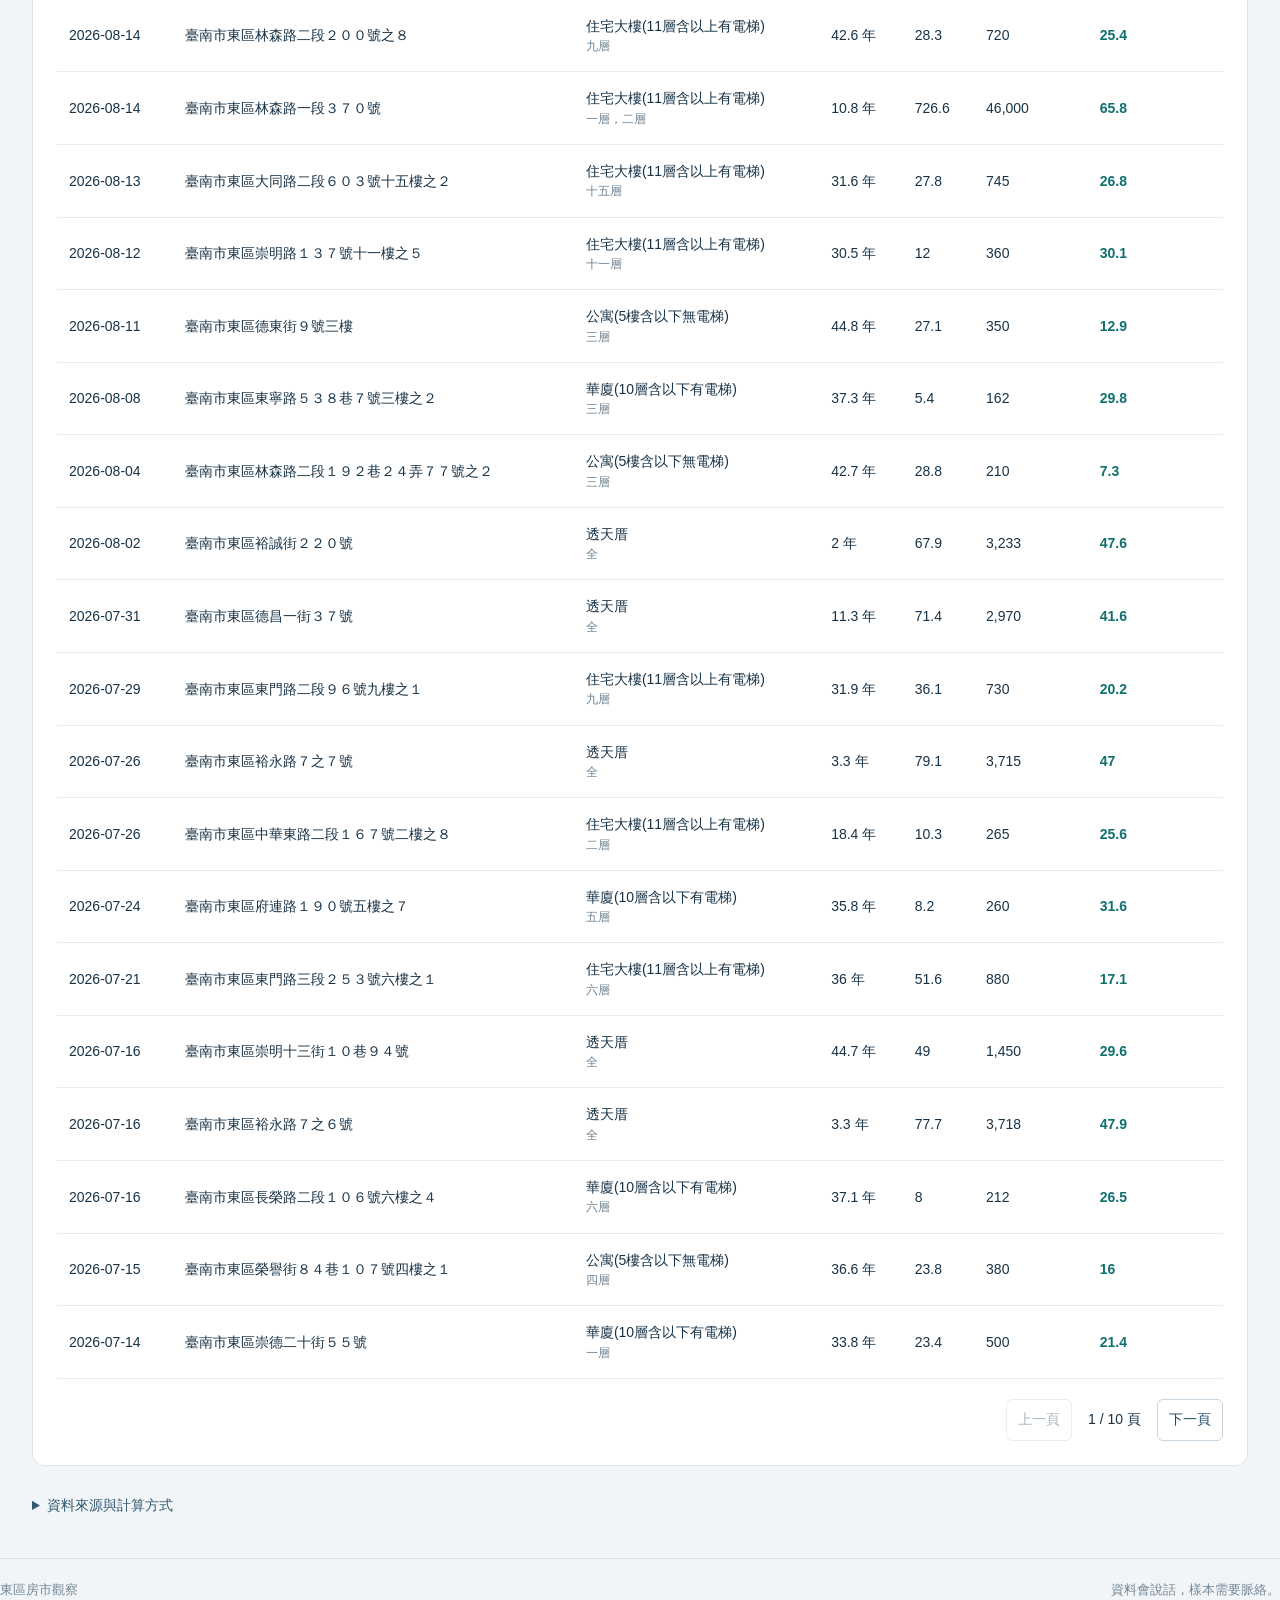
==== commit 1674171e: "Update official housing data" ====
--- a/public/index.html
+++ b/public/index.html
@@ -1,9 +1,9 @@
 <!doctype html>
-<html lang="zh-Hant"><head><meta charset="utf-8"><meta name="viewport" content="width=device-width, initial-scale=1"><title>東區房市觀察｜台南實價分析</title><meta name="description" content="台南市東區，2026 年 6 月起成屋成交與每月價格分析。"><link rel="icon" href="data:image/svg+xml,%3Csvg xmlns='http://www.w3.org/2000/svg' viewBox='0 0 32 32'%3E%3Crect width='32' height='32' rx='7' fill='%230e3e59'/%3E%3Cpath d='M6 17L16 8l10 9M10 15v11h12V15' fill='none' stroke='%23ffffff' stroke-width='3'/%3E%3C/svg%3E"><link rel="stylesheet" href="style.css"><link rel="stylesheet" href="ranking.css"></head>
+<html lang="zh-Hant"><head><meta charset="utf-8"><meta name="viewport" content="width=device-width, initial-scale=1"><title>東區房市觀察｜台南實價分析</title><meta name="description" content="台南市東區，2026 年 1 月起成屋成交與每月價格分析。"><link rel="icon" href="data:image/svg+xml,%3Csvg xmlns='http://www.w3.org/2000/svg' viewBox='0 0 32 32'%3E%3Crect width='32' height='32' rx='7' fill='%230e3e59'/%3E%3Cpath d='M6 17L16 8l10 9M10 15v11h12V15' fill='none' stroke='%23ffffff' stroke-width='3'/%3E%3C/svg%3E"><link rel="stylesheet" href="style.css"><link rel="stylesheet" href="ranking.css"></head>
 <body><header><div class="brand">東<span>區</span>房市觀察 <small>TAINAN EAST</small></div><span class="tag">成屋買賣 · 官方實價登錄</span></header>
-<main><nav class="market-nav" aria-label="交易市場"><a href="index.html" aria-current="page">成屋買賣 · 2026.06 起</a><a href="presale.html">預售屋 · 2026.04 起</a></nav><div class="intro"><div><p class="eyebrow">台南市東區 / 2026.06 起</p><h1>從成交，看見東區行情。</h1></div><div class="updated" id="updated">正在載入資料…</div></div><p class="hint" style="margin:-12px 0 22px">更新排程：每月 1、11、21 日中午 12:30（台灣時間）。執行可能稍有延遲，請以上方資料下載時間為準。</p>
+<main><nav class="market-nav" aria-label="交易市場"><a href="index.html" aria-current="page">成屋買賣 · 2026.01 起</a><a href="presale.html">預售屋 · 2026.01 起</a></nav><div class="intro"><div><p class="eyebrow">台南市東區 / 2026.01 起</p><h1>從成交，看見東區行情。</h1></div><div class="updated" id="updated">正在載入資料…</div></div><p class="hint" style="margin:-12px 0 22px">更新排程：每月 1、11、21 日中午 12:30（台灣時間）。執行可能稍有延遲，請以上方資料下載時間為準。</p>
 <section class="filters" aria-label="成交篩選"><label>交易月份<select id="month"><option value="">全部月份</option></select></label><label>房屋類型<select id="type"><option value="">全部類型</option></select></label><label>地址關鍵字<input id="search" placeholder="例如：崇善路、中華東路"></label><label>總價上限（萬元）<input id="price" type="number" min="0" placeholder="不限"></label><label>屋齡上限（年）<input id="age" type="number" min="0" placeholder="不限"></label><label>坪數下限<input id="area" type="number" min="0" placeholder="不限"></label><button id="reset" class="secondary">清除條件</button><div class="checks"><label><input id="notes" type="checkbox" checked> 排除有交易備註案件</label><label><input id="parking" type="checkbox" checked> 排除車位未分列案件</label><span>所有指標、趨勢與明細同步套用篩選。</span></div></section>
 <p id="error" class="notice" hidden></p><section class="metrics" aria-label="成交摘要"><article><span>成交件數</span><strong id="count">—</strong><small>符合目前篩選</small></article><article><span>每坪單價中位數</span><strong id="unit">—</strong><small id="unitCount">萬元／坪 · 採官方單價</small></article><article><span>成交總價中位數</span><strong id="total">—</strong><small>萬元 · 含車位總價</small></article><article><span>移轉面積中位數</span><strong id="size">—</strong><small>坪 · 含已登錄車位面積</small></article></section>
 <section class="panel"><div class="section-title"><div><p class="eyebrow">MONTHLY VIEW</p><h2>成交量與單價走勢</h2></div><span class="legend"><i></i> 件數 <b>●</b> 單價中位數</span></div><div id="chart" class="chart"></div><p class="hint">依交易月份歸屬；近期月份仍可能補登，成交量尚未完整。不同房型的組成會影響整體價格。</p></section>
 <section class="panel" aria-labelledby="ranking-title"><div class="section-title"><div><p class="eyebrow">MONTHLY TOP 3</p><h2 id="ranking-title">每月單坪價格前三名</h2></div></div><p class="hint">依目前篩選條件，各交易月份按官方單價由高至低取三筆。單價相同時，依交易日期較新者優先；不足三筆全數列出。排名會隨補登資料調整。</p><div id="ranking"></div></section><section class="panel"><div class="section-title"><div><p class="eyebrow">TRANSACTIONS</p><h2>成交明細 <small id="resultCount"></small></h2></div><button id="export">下載篩選 CSV ↓</button></div><div class="table-wrap"><table><thead><tr><th>交易日期</th><th>地址 / 備註</th><th>類型 / 樓層</th><th>屋齡</th><th>坪數</th><th>總價（萬）</th><th>單價（萬/坪）</th></tr></thead><tbody id="rows"></tbody></table></div><div class="pagination"><button id="prev" class="secondary">上一頁</button><span id="page"></span><button id="next" class="secondary">下一頁</button></div></section>
-<details class="method"><summary>資料來源與計算方式</summary><p>來源：<a href="https://plvr.land.moi.gov.tw/DownloadOpenData" target="_blank" rel="noopener">內政部不動產成交案件實際資訊資料供應系統</a>。本網站為獨立整理，非官方網站。僅收錄臺南市東區、交易日期自 2026 年 6 月 1 日起，包含建物的買賣案件；不含預售屋、租賃、純土地與單獨車位。</p><p>1 坪＝3.305785 平方公尺。單價使用官方「單價元平方公尺」換算，不自行猜測車位拆價；缺少單價者不計入單價中位數。總價與移轉面積包含車位。屋齡以成交日減建築完成日期估算，缺漏不推測。</p><p>預設排除任何有備註案件（範圍比特殊交易更廣）與車位價格／面積未同時分列的案件，可取消勾選查看全部。資料不足顯示「—」，不以 0 冒充價格。</p><p id="correction"></p><p>官方每月 1、11、21 日發布資料。請以上方資料下載時間確認資料新鮮度；最新月份仍可能補登。</p></details></main><footer>東區房市觀察 <span>資料會說話，樣本需要脈絡。</span></footer><script src="data.js"></script><script src="ranking.js"></script><script src="app.js"></script></body></html>
+<details class="method"><summary>資料來源與計算方式</summary><p>來源：<a href="https://plvr.land.moi.gov.tw/DownloadOpenData" target="_blank" rel="noopener">內政部不動產成交案件實際資訊資料供應系統</a>。本網站為獨立整理，非官方網站。僅收錄臺南市東區、交易日期自 2026 年 1 月 1 日起，包含建物的買賣案件；不含預售屋、租賃、純土地與單獨車位。</p><p>1 坪＝3.305785 平方公尺。單價使用官方「單價元平方公尺」換算，不自行猜測車位拆價；缺少單價者不計入單價中位數。總價與移轉面積包含車位。屋齡以成交日減建築完成日期估算，缺漏不推測。</p><p>預設排除任何有備註案件（範圍比特殊交易更廣）與車位價格／面積未同時分列的案件，可取消勾選查看全部。資料不足顯示「—」，不以 0 冒充價格。</p><p id="correction"></p><p>官方每月 1、11、21 日發布資料。請以上方資料下載時間確認資料新鮮度；最新月份仍可能補登。</p></details></main><footer>東區房市觀察 <span>資料會說話，樣本需要脈絡。</span></footer><script src="data.js"></script><script src="ranking.js"></script><script src="app.js"></script></body></html>
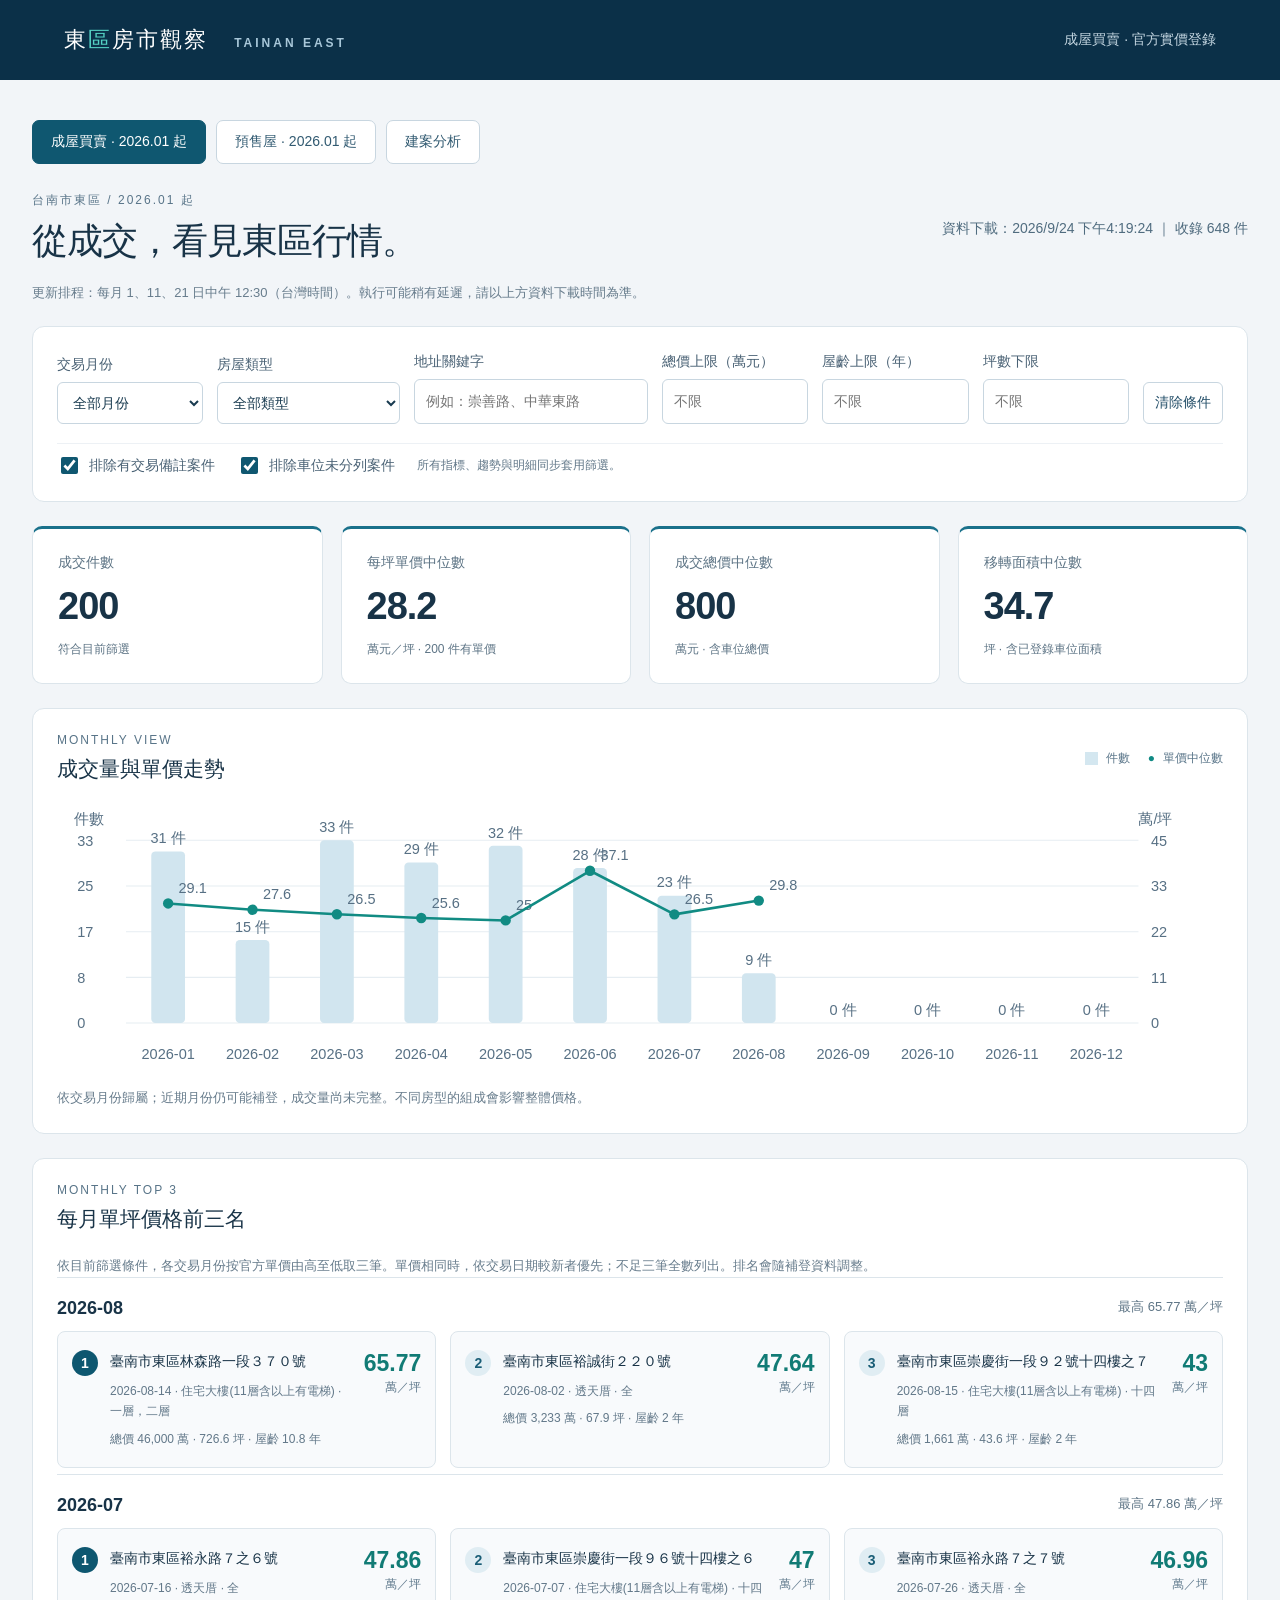
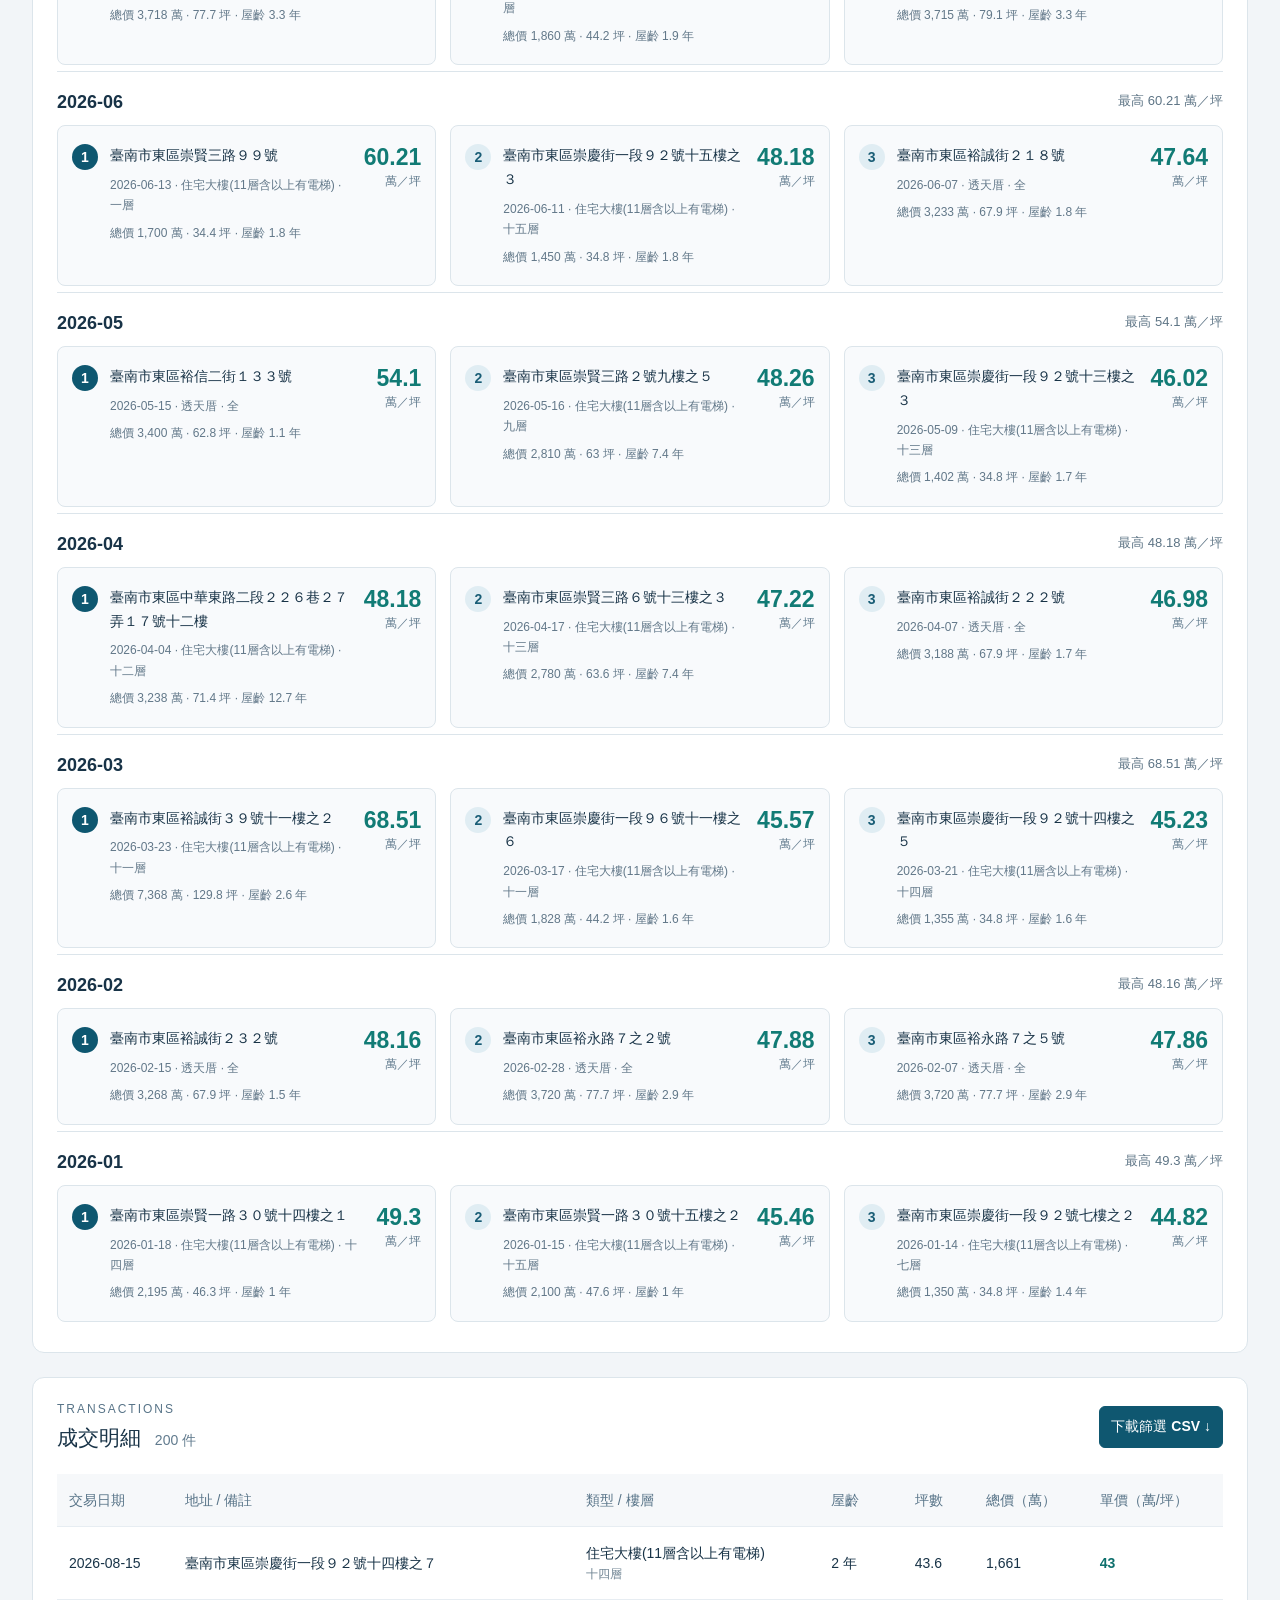
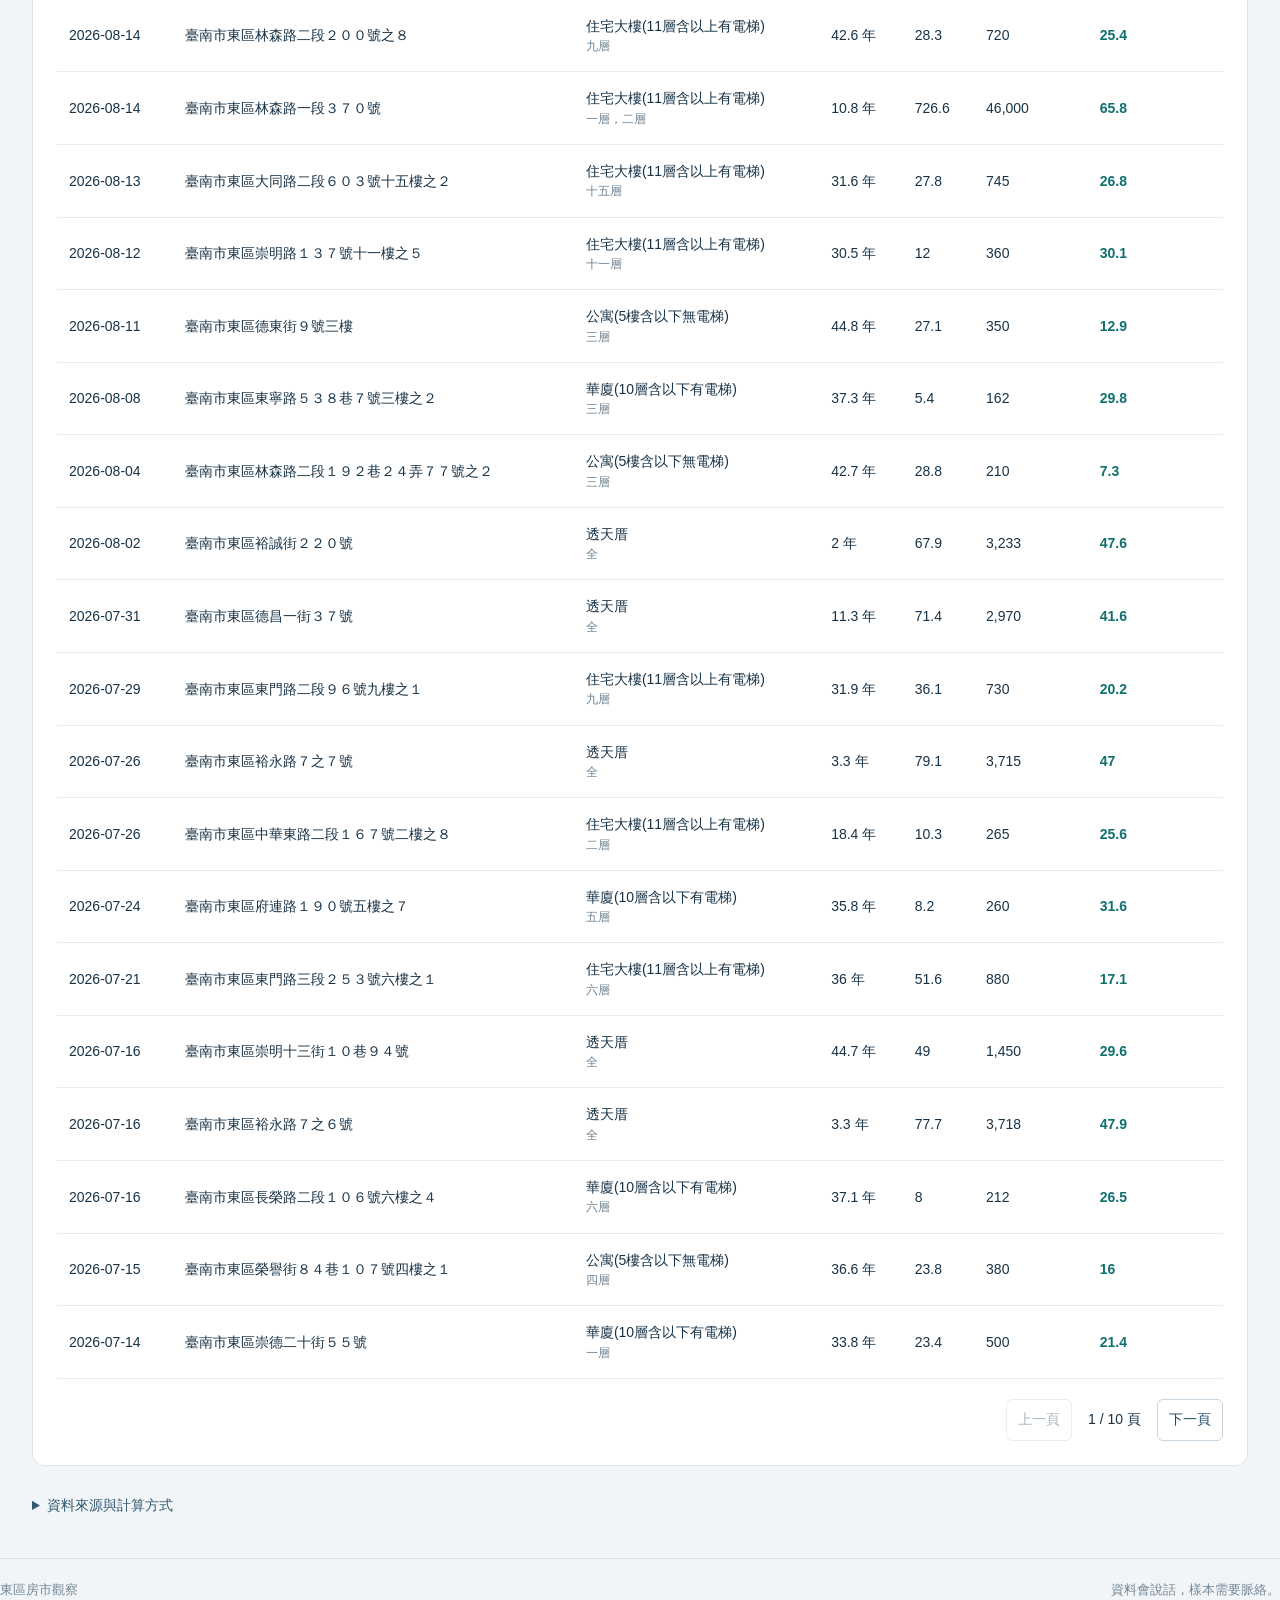
==== commit 7a750952: "Update official housing data" ====
--- a/public/index.html
+++ b/public/index.html
@@ -1,7 +1,7 @@
 <!doctype html>
 <html lang="zh-Hant"><head><meta charset="utf-8"><meta name="viewport" content="width=device-width, initial-scale=1"><title>東區房市觀察｜台南實價分析</title><meta name="description" content="台南市東區，2026 年 1 月起成屋成交與每月價格分析。"><link rel="icon" href="data:image/svg+xml,%3Csvg xmlns='http://www.w3.org/2000/svg' viewBox='0 0 32 32'%3E%3Crect width='32' height='32' rx='7' fill='%230e3e59'/%3E%3Cpath d='M6 17L16 8l10 9M10 15v11h12V15' fill='none' stroke='%23ffffff' stroke-width='3'/%3E%3C/svg%3E"><link rel="stylesheet" href="style.css"><link rel="stylesheet" href="ranking.css"></head>
 <body><header><div class="brand">東<span>區</span>房市觀察 <small>TAINAN EAST</small></div><span class="tag">成屋買賣 · 官方實價登錄</span></header>
-<main><nav class="market-nav" aria-label="交易市場"><a href="index.html" aria-current="page">成屋買賣 · 2026.01 起</a><a href="presale.html">預售屋 · 2026.01 起</a></nav><div class="intro"><div><p class="eyebrow">台南市東區 / 2026.01 起</p><h1>從成交，看見東區行情。</h1></div><div class="updated" id="updated">正在載入資料…</div></div><p class="hint" style="margin:-12px 0 22px">更新排程：每月 1、11、21 日中午 12:30（台灣時間）。執行可能稍有延遲，請以上方資料下載時間為準。</p>
+<main><nav class="market-nav" aria-label="交易市場"><a href="index.html" aria-current="page">成屋買賣 · 2026.01 起</a><a href="presale.html">預售屋 · 2026.01 起</a><a href="projects.html">建案分析</a></nav><div class="intro"><div><p class="eyebrow">台南市東區 / 2026.01 起</p><h1>從成交，看見東區行情。</h1></div><div class="updated" id="updated">正在載入資料…</div></div><p class="hint" style="margin:-12px 0 22px">更新排程：每月 1、11、21 日中午 12:30（台灣時間）。執行可能稍有延遲，請以上方資料下載時間為準。</p>
 <section class="filters" aria-label="成交篩選"><label>交易月份<select id="month"><option value="">全部月份</option></select></label><label>房屋類型<select id="type"><option value="">全部類型</option></select></label><label>地址關鍵字<input id="search" placeholder="例如：崇善路、中華東路"></label><label>總價上限（萬元）<input id="price" type="number" min="0" placeholder="不限"></label><label>屋齡上限（年）<input id="age" type="number" min="0" placeholder="不限"></label><label>坪數下限<input id="area" type="number" min="0" placeholder="不限"></label><button id="reset" class="secondary">清除條件</button><div class="checks"><label><input id="notes" type="checkbox" checked> 排除有交易備註案件</label><label><input id="parking" type="checkbox" checked> 排除車位未分列案件</label><span>所有指標、趨勢與明細同步套用篩選。</span></div></section>
 <p id="error" class="notice" hidden></p><section class="metrics" aria-label="成交摘要"><article><span>成交件數</span><strong id="count">—</strong><small>符合目前篩選</small></article><article><span>每坪單價中位數</span><strong id="unit">—</strong><small id="unitCount">萬元／坪 · 採官方單價</small></article><article><span>成交總價中位數</span><strong id="total">—</strong><small>萬元 · 含車位總價</small></article><article><span>移轉面積中位數</span><strong id="size">—</strong><small>坪 · 含已登錄車位面積</small></article></section>
 <section class="panel"><div class="section-title"><div><p class="eyebrow">MONTHLY VIEW</p><h2>成交量與單價走勢</h2></div><span class="legend"><i></i> 件數 <b>●</b> 單價中位數</span></div><div id="chart" class="chart"></div><p class="hint">依交易月份歸屬；近期月份仍可能補登，成交量尚未完整。不同房型的組成會影響整體價格。</p></section>
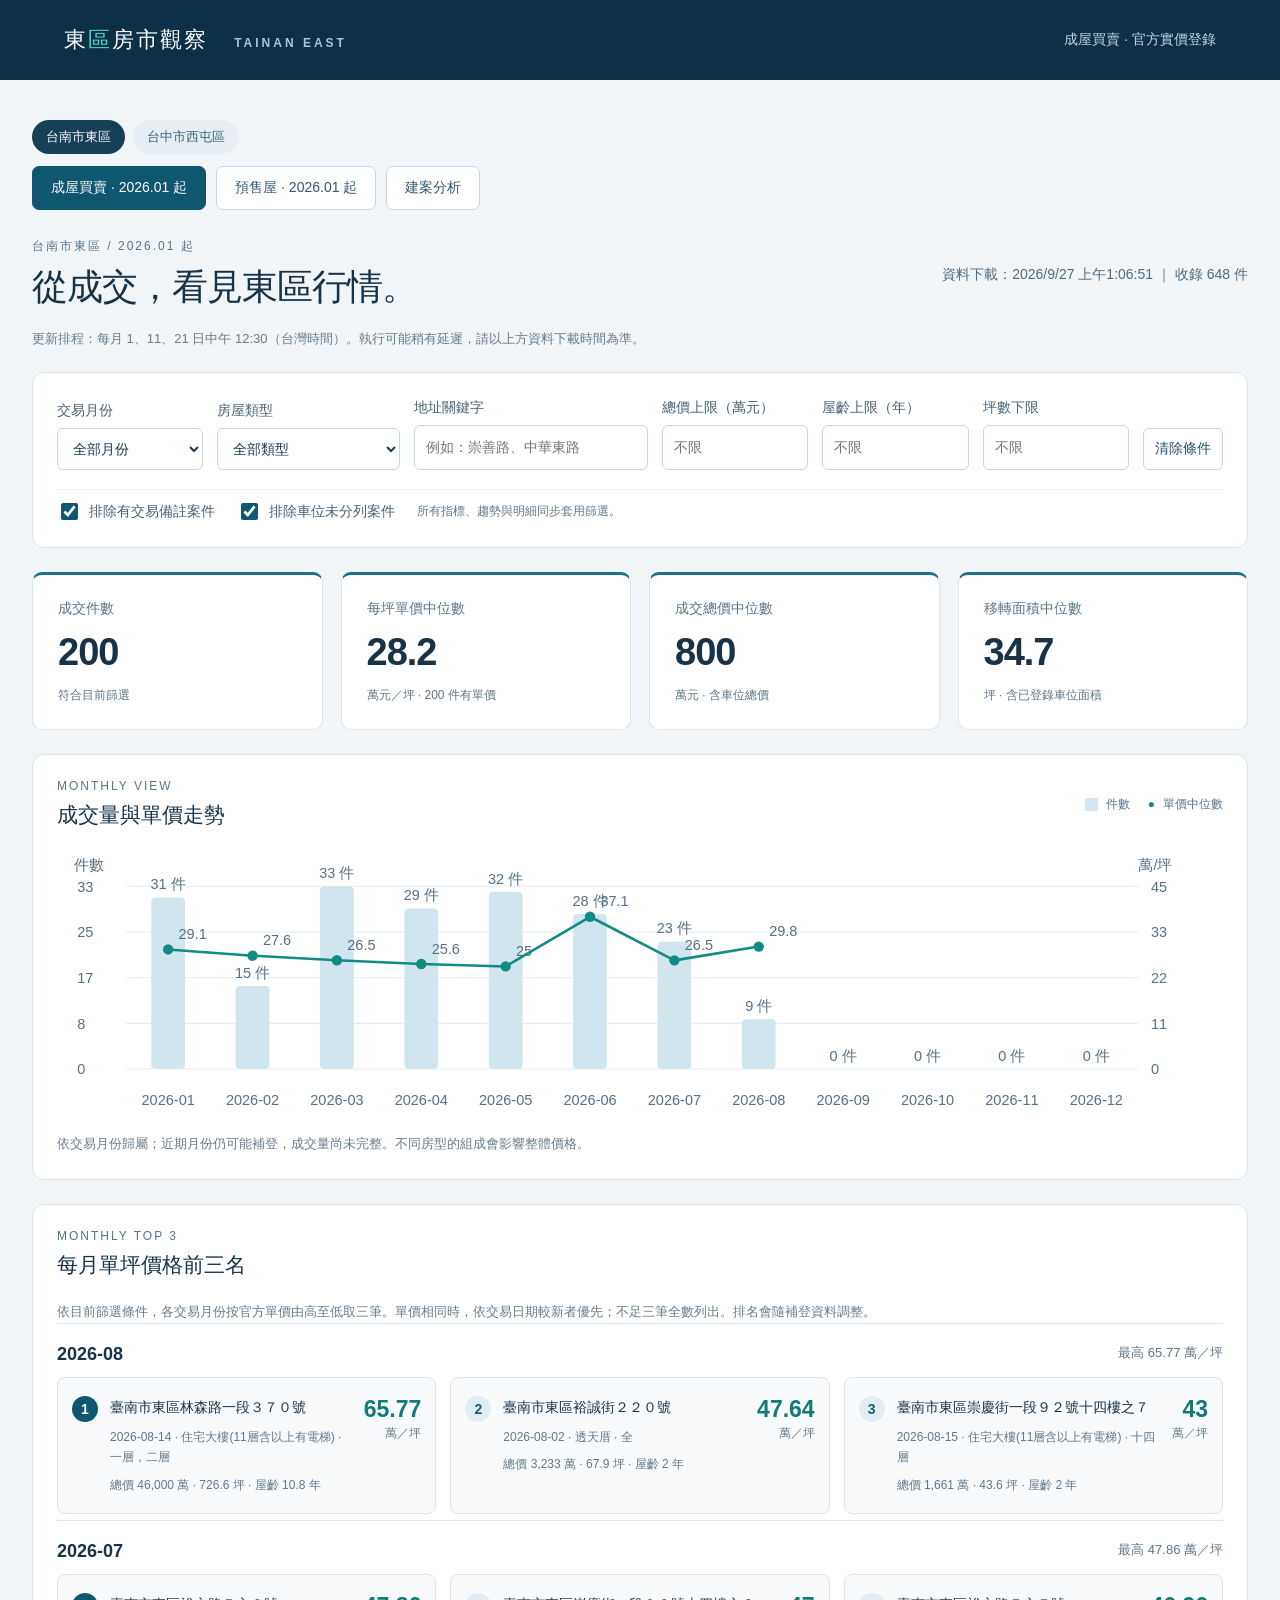
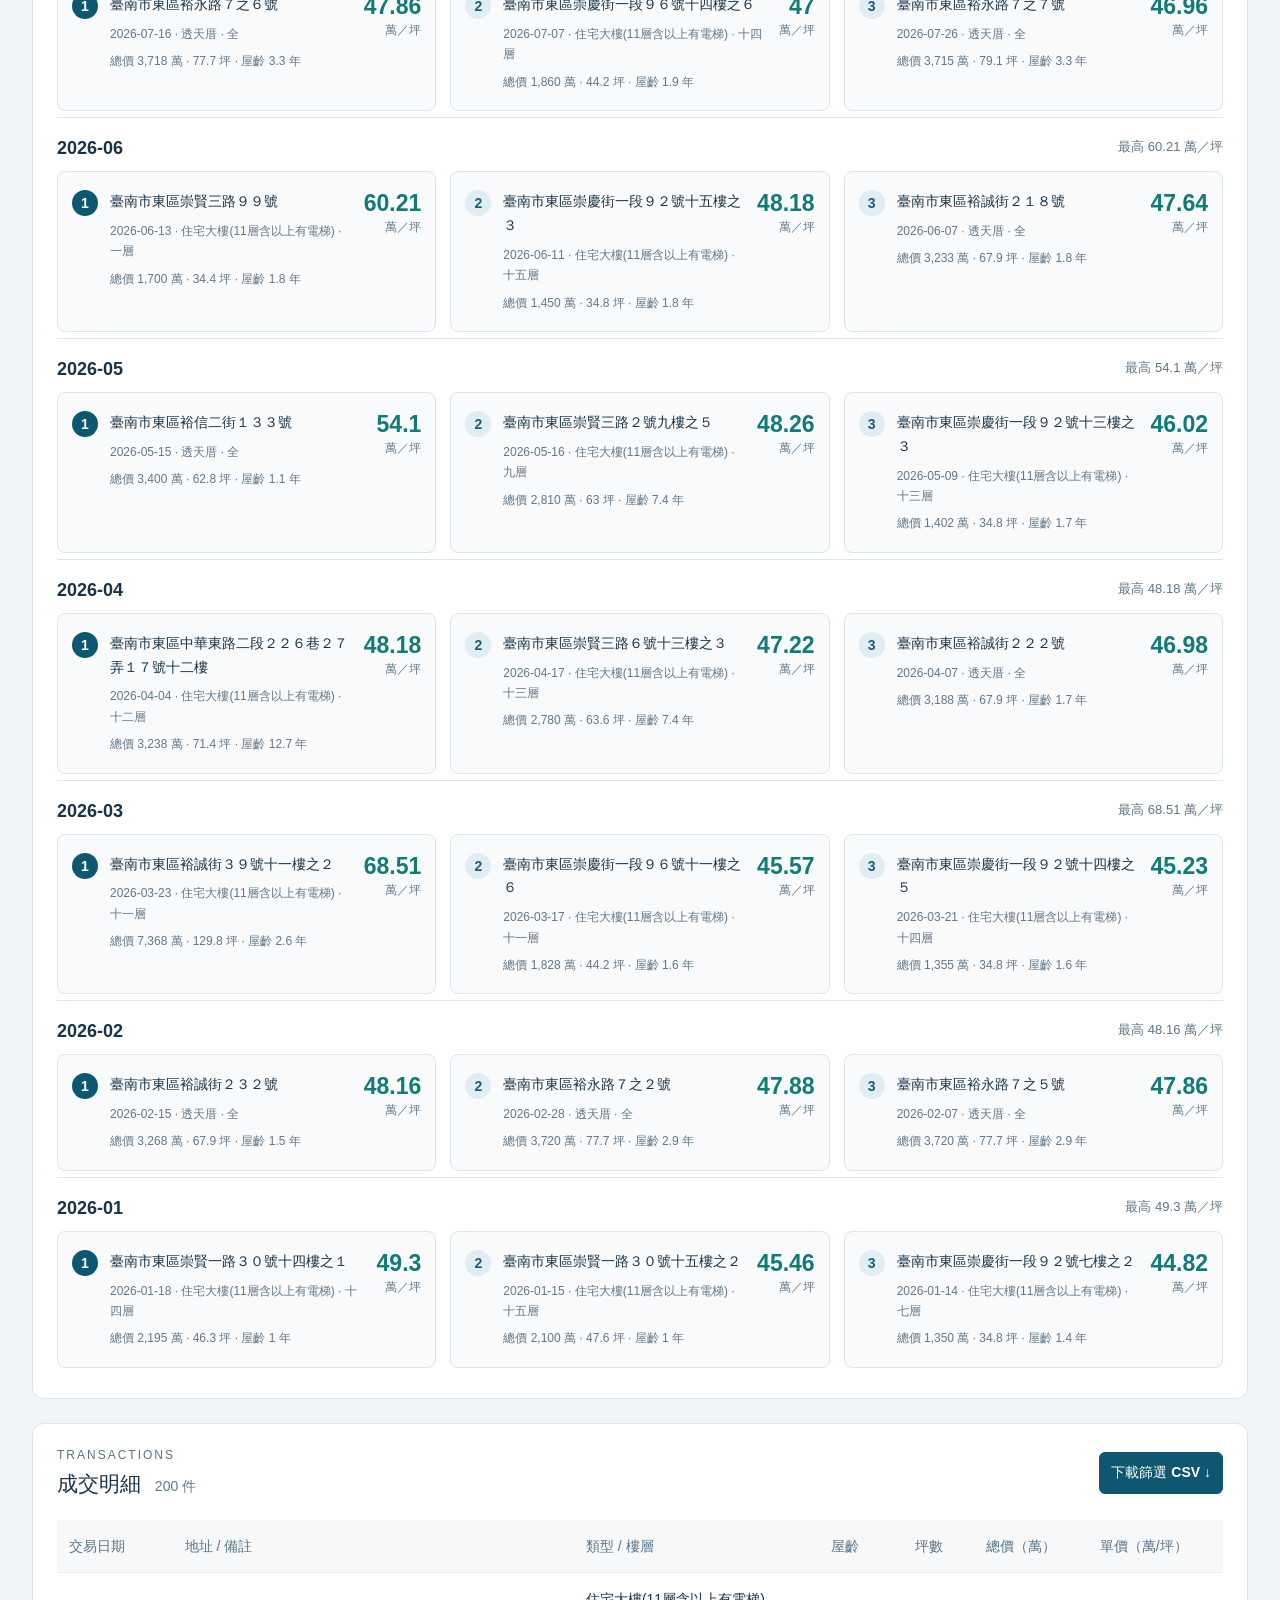
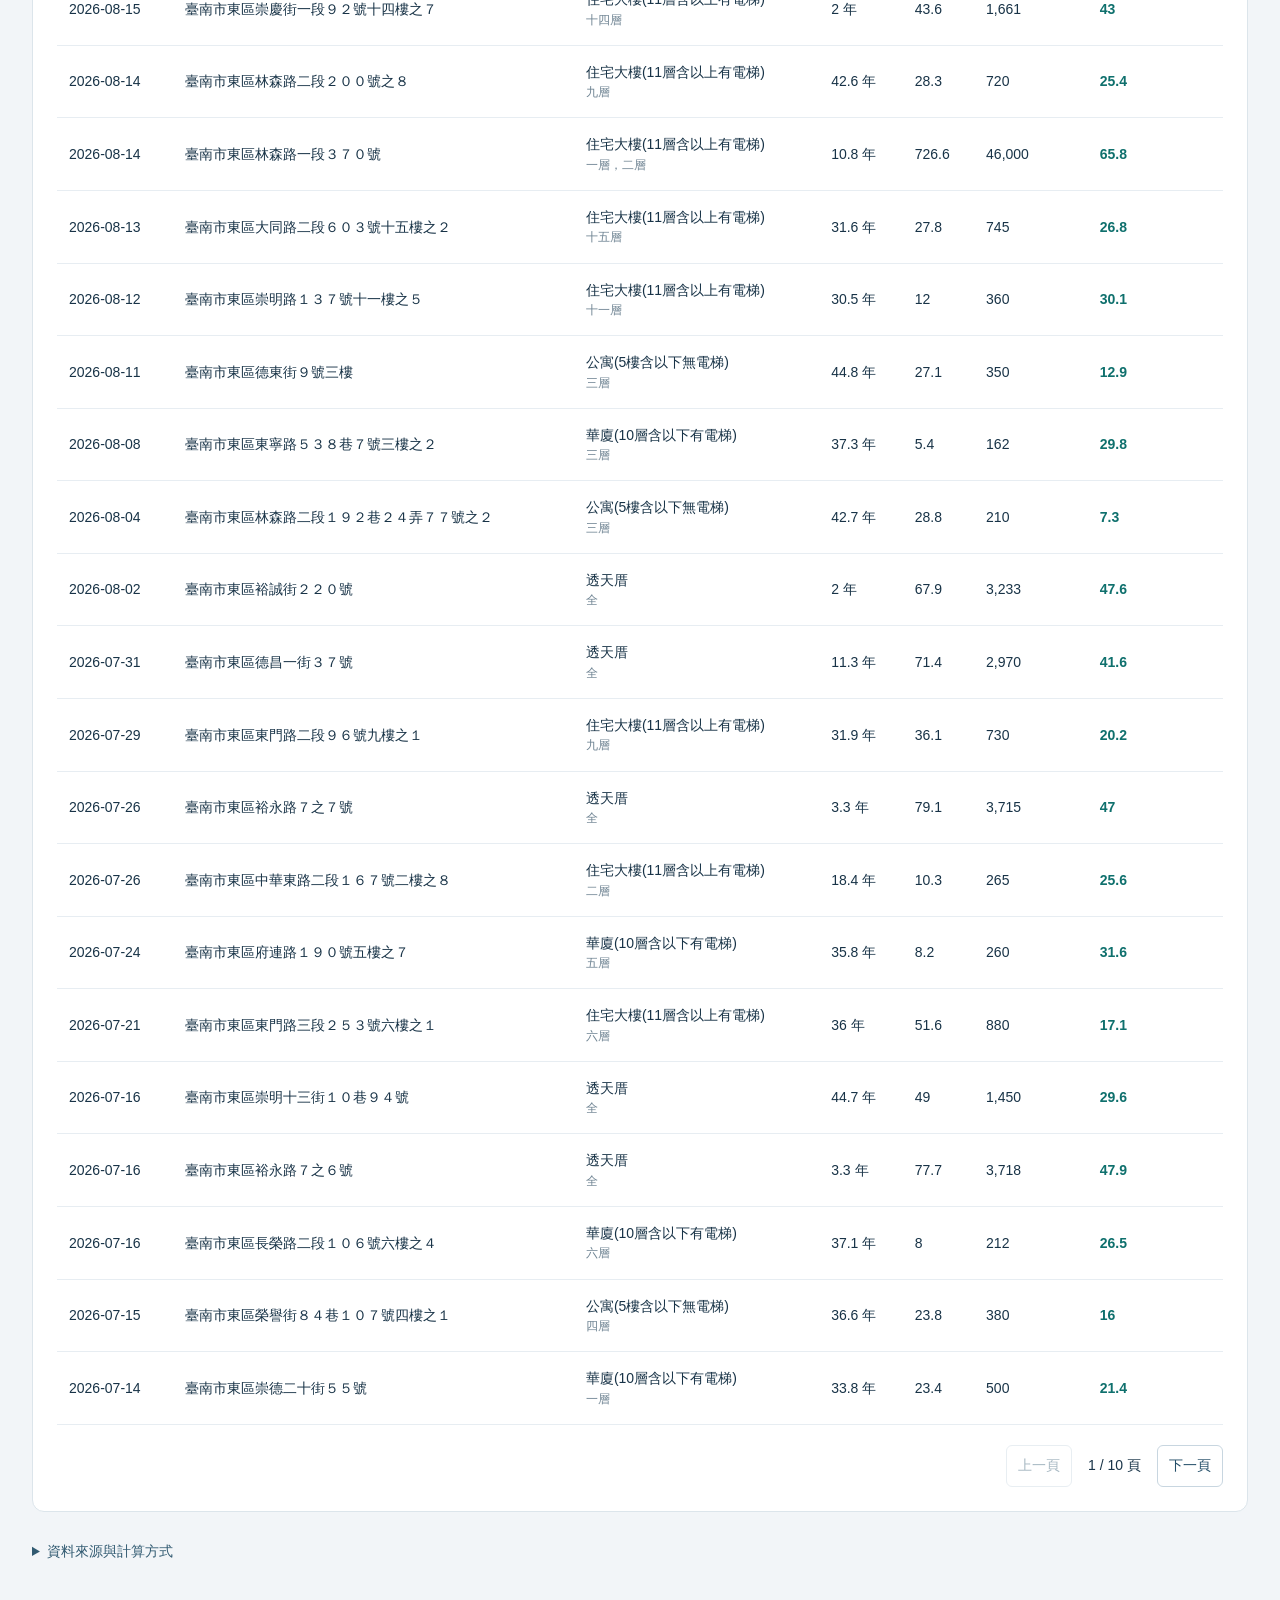
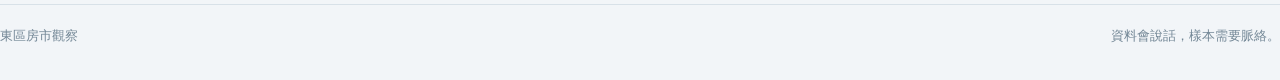
==== commit 34ea9ec9: "Add Xitun housing and Donghai market pages" ====
--- a/public/index.html
+++ b/public/index.html
@@ -1,7 +1,7 @@
 <!doctype html>
 <html lang="zh-Hant"><head><meta charset="utf-8"><meta name="viewport" content="width=device-width, initial-scale=1"><title>東區房市觀察｜台南實價分析</title><meta name="description" content="台南市東區，2026 年 1 月起成屋成交與每月價格分析。"><link rel="icon" href="data:image/svg+xml,%3Csvg xmlns='http://www.w3.org/2000/svg' viewBox='0 0 32 32'%3E%3Crect width='32' height='32' rx='7' fill='%230e3e59'/%3E%3Cpath d='M6 17L16 8l10 9M10 15v11h12V15' fill='none' stroke='%23ffffff' stroke-width='3'/%3E%3C/svg%3E"><link rel="stylesheet" href="style.css"><link rel="stylesheet" href="ranking.css"></head>
 <body><header><div class="brand">東<span>區</span>房市觀察 <small>TAINAN EAST</small></div><span class="tag">成屋買賣 · 官方實價登錄</span></header>
-<main><nav class="market-nav" aria-label="交易市場"><a href="index.html" aria-current="page">成屋買賣 · 2026.01 起</a><a href="presale.html">預售屋 · 2026.01 起</a><a href="projects.html">建案分析</a></nav><div class="intro"><div><p class="eyebrow">台南市東區 / 2026.01 起</p><h1>從成交，看見東區行情。</h1></div><div class="updated" id="updated">正在載入資料…</div></div><p class="hint" style="margin:-12px 0 22px">更新排程：每月 1、11、21 日中午 12:30（台灣時間）。執行可能稍有延遲，請以上方資料下載時間為準。</p>
+<main><nav class="district-nav" aria-label="地區選擇"><a href="index.html" aria-current="page">台南市東區</a><a href="xitun.html">台中市西屯區</a></nav><nav class="market-nav" aria-label="交易市場"><a href="index.html" aria-current="page">成屋買賣 · 2026.01 起</a><a href="presale.html">預售屋 · 2026.01 起</a><a href="projects.html">建案分析</a></nav><div class="intro"><div><p class="eyebrow">台南市東區 / 2026.01 起</p><h1>從成交，看見東區行情。</h1></div><div class="updated" id="updated">正在載入資料…</div></div><p class="hint" style="margin:-12px 0 22px">更新排程：每月 1、11、21 日中午 12:30（台灣時間）。執行可能稍有延遲，請以上方資料下載時間為準。</p>
 <section class="filters" aria-label="成交篩選"><label>交易月份<select id="month"><option value="">全部月份</option></select></label><label>房屋類型<select id="type"><option value="">全部類型</option></select></label><label>地址關鍵字<input id="search" placeholder="例如：崇善路、中華東路"></label><label>總價上限（萬元）<input id="price" type="number" min="0" placeholder="不限"></label><label>屋齡上限（年）<input id="age" type="number" min="0" placeholder="不限"></label><label>坪數下限<input id="area" type="number" min="0" placeholder="不限"></label><button id="reset" class="secondary">清除條件</button><div class="checks"><label><input id="notes" type="checkbox" checked> 排除有交易備註案件</label><label><input id="parking" type="checkbox" checked> 排除車位未分列案件</label><span>所有指標、趨勢與明細同步套用篩選。</span></div></section>
 <p id="error" class="notice" hidden></p><section class="metrics" aria-label="成交摘要"><article><span>成交件數</span><strong id="count">—</strong><small>符合目前篩選</small></article><article><span>每坪單價中位數</span><strong id="unit">—</strong><small id="unitCount">萬元／坪 · 採官方單價</small></article><article><span>成交總價中位數</span><strong id="total">—</strong><small>萬元 · 含車位總價</small></article><article><span>移轉面積中位數</span><strong id="size">—</strong><small>坪 · 含已登錄車位面積</small></article></section>
 <section class="panel"><div class="section-title"><div><p class="eyebrow">MONTHLY VIEW</p><h2>成交量與單價走勢</h2></div><span class="legend"><i></i> 件數 <b>●</b> 單價中位數</span></div><div id="chart" class="chart"></div><p class="hint">依交易月份歸屬；近期月份仍可能補登，成交量尚未完整。不同房型的組成會影響整體價格。</p></section>
--- a/public/style.css
+++ b/public/style.css
@@ -1,3 +1,4 @@
 :root{font-family:Inter,"Noto Sans TC","Microsoft JhengHei",sans-serif;color:#183347;background:#f2f5f8;font-size:16px;font-synthesis:none}*{box-sizing:border-box}body{margin:0}header{background:#0b3048;color:white;min-height:80px;padding:20px max(5vw,24px);display:flex;justify-content:space-between;align-items:center;gap:16px}.brand{font-size:22px;font-weight:750;letter-spacing:2px}.brand span{color:#55d2c4}.brand small{font-size:12px;letter-spacing:3px;margin-left:18px;color:#a8c7d9}.tag{font-size:14px;color:#c4d6e1}main{max-width:1380px;margin:0 auto;padding:40px 32px}.intro{display:flex;justify-content:space-between;gap:20px;align-items:center;margin-bottom:28px}.eyebrow{font-size:12px;letter-spacing:2px;color:#587488;margin:0 0 8px}h1{font-size:clamp(24px,3vw,36px);letter-spacing:-1px;margin:0}h2{font-size:21px;margin:0}h2 small{font-size:14px;color:#607a8d;font-weight:400;margin-left:8px}.updated{font-size:14px;color:#506c7f;text-align:right;line-height:1.8}.filters,.panel{background:white;border:1px solid #dce5eb;border-radius:12px;padding:24px}.filters{display:grid;grid-template-columns:1fr 1.25fr 1.6fr 1fr 1fr 1fr auto;gap:14px;align-items:end}label{font-size:14px;line-height:1.5;color:#496174}input,select,button{font:inherit;font-size:14px;border-radius:6px;border:1px solid #c8d6e0;padding:11px;background:white;color:#193b50;min-width:0}label>input:not([type=checkbox]),select{display:block;width:100%;margin-top:7px}button{cursor:pointer;background:#0f5770;border-color:#0f5770;color:white;font-weight:600;min-height:42px}button:hover{filter:brightness(.93)}button:disabled{opacity:.4;cursor:default}.secondary{background:#fff;color:#234e68;border-color:#c8d6e0}.checks{grid-column:1/-1;display:flex;align-items:center;gap:22px;flex-wrap:wrap;padding-top:10px;border-top:1px solid #edf1f5;margin-top:5px}.checks label{display:flex;gap:8px;align-items:center}.checks span{font-size:12px;color:#627889}.checks input{accent-color:#0f5770;width:17px;height:17px}.metrics{display:grid;grid-template-columns:repeat(4,1fr);gap:18px;margin:24px 0}.metrics article{background:white;padding:25px;border:1px solid #dce5eb;border-radius:10px;border-top:3px solid #1a718b}.metrics span,.metrics small{display:block;font-size:14px;color:#5d7485}.metrics strong{display:block;font-size:38px;margin:13px 0;font-variant-numeric:tabular-nums;letter-spacing:-1px}.metrics small{font-size:12px}.panel{margin-top:24px}.section-title{display:flex;justify-content:space-between;align-items:center;gap:15px;margin-bottom:22px}.legend{font-size:12px;color:#587488;display:flex;align-items:center;gap:8px}.legend i{background:#d4e7f0;display:inline-block;width:13px;height:13px}.legend b{color:#108a84;margin-left:10px}.chart svg{width:100%;height:auto;max-height:270px;display:block}.chart text{font-family:inherit;font-size:14px;fill:#577084}.hint{font-size:13px;line-height:1.7;color:#677c8c;margin:12px 0 0}.table-wrap{overflow:auto}table{border-collapse:collapse;width:100%;text-align:left;font-size:14px}th{font-weight:500;color:#587488;background:#f6f8fa;white-space:nowrap}th,td{padding:15px 12px;border-bottom:1px solid #e7edf2;line-height:1.6}td:nth-child(n+4){white-space:nowrap;font-variant-numeric:tabular-nums}td:nth-child(2){min-width:240px;max-width:400px}td:nth-child(3){min-width:150px}td small{display:block;font-size:12px;color:#6e8392}td strong{color:#0f706d}.pagination{display:flex;justify-content:flex-end;align-items:center;gap:16px;margin-top:20px;font-size:14px}.method{margin-top:26px;color:#627889;font-size:14px;line-height:1.9}.method summary{cursor:pointer;color:#315a71}.method a{color:#126d89}.notice{background:#fff1d9;padding:18px;border-radius:8px;line-height:1.8}.empty{text-align:center;padding:45px;color:#718797}footer{max-width:1316px;margin:0 auto;padding:22px 0 35px;border-top:1px solid #d8e1e8;font-size:13px;display:flex;justify-content:space-between;color:#738796}:focus-visible{outline:3px solid #e8a839;outline-offset:3px}@media(max-width:1100px){.filters{grid-template-columns:repeat(3,1fr)}.brand small{display:none}}@media(max-width:650px){header{padding:18px}.tag{display:none}main{padding:26px 16px}.intro{display:block}.updated{text-align:left;margin-top:14px}.filters{padding:16px;grid-template-columns:1fr 1fr}.checks{gap:12px}.metrics{grid-template-columns:1fr 1fr;gap:12px}.metrics article{padding:18px 14px}.metrics strong{font-size:30px}.panel{padding:18px 12px}.legend{display:none}.section-title{align-items:flex-start}h2{font-size:19px}.section-title button{font-size:12px}.pagination{justify-content:center}footer{margin:0 16px;gap:12px}.chart{overflow:auto}.chart svg{min-width:520px}}
 
 .market-nav{display:flex;gap:10px;flex-wrap:wrap;margin:0 0 28px}.market-nav a{padding:12px 18px;border:1px solid #c8d6e0;border-radius:7px;color:#315a71;background:white;font-size:14px;text-decoration:none}.market-nav a[aria-current=page]{color:white;background:#0f5770;border-color:#0f5770}[hidden]{display:none!important}
+.district-nav{display:flex;gap:8px;margin:0 0 12px}.district-nav a{padding:8px 14px;border-radius:999px;text-decoration:none;color:#3b6278;background:#e7eef3;font-size:13px}.district-nav a[aria-current=page]{background:#163f58;color:#fff}
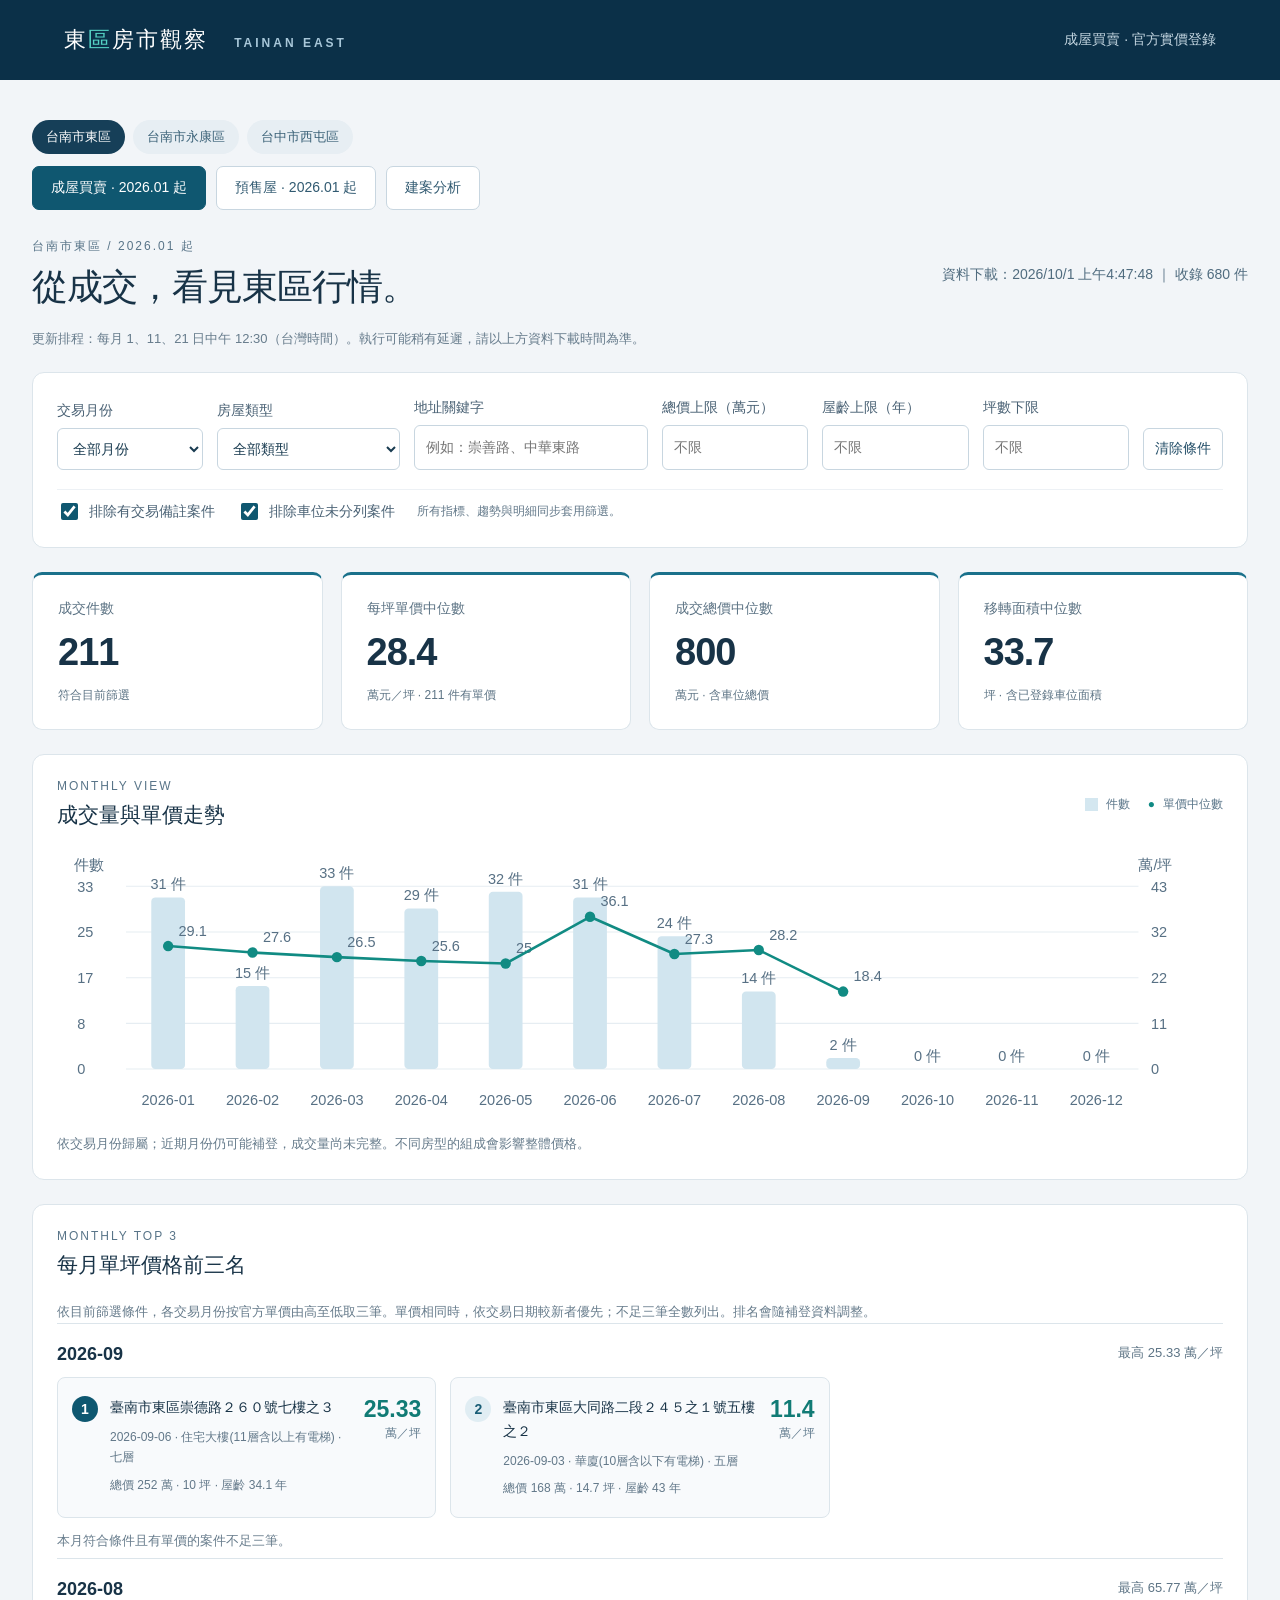
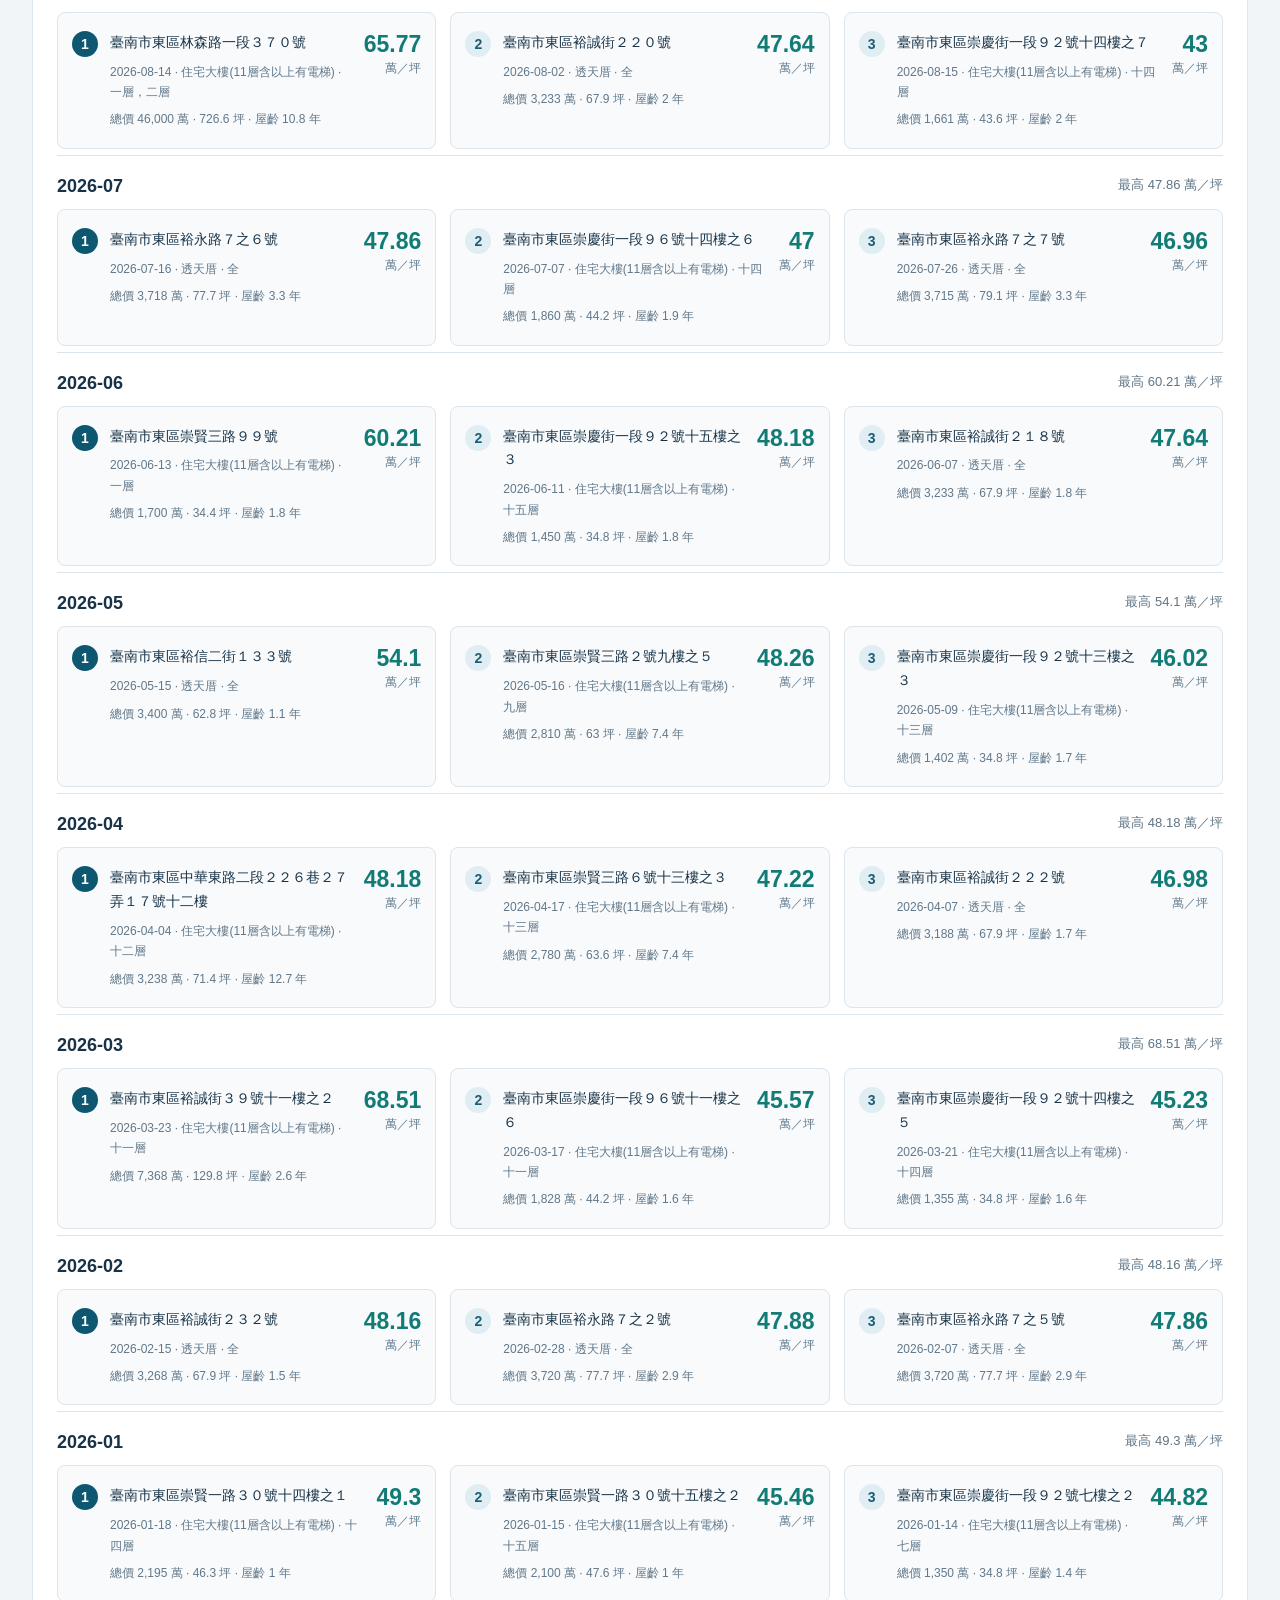
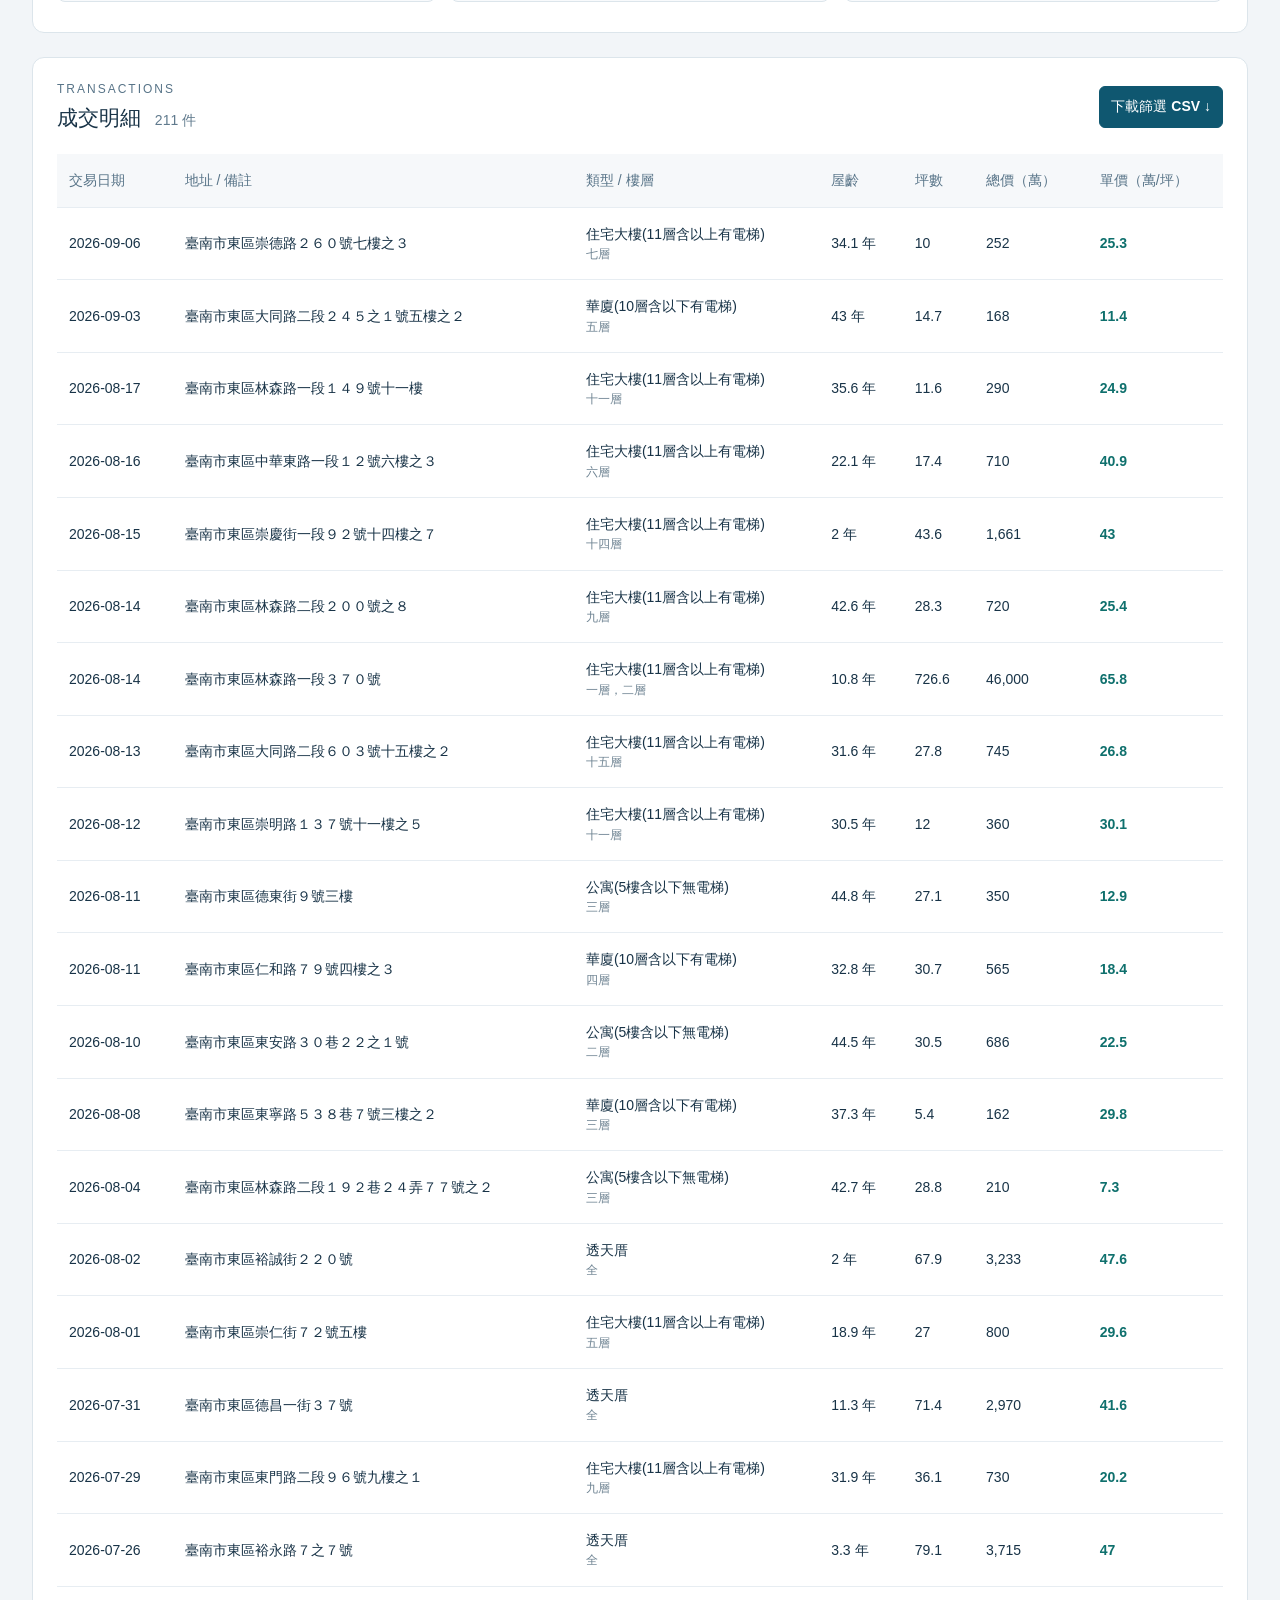
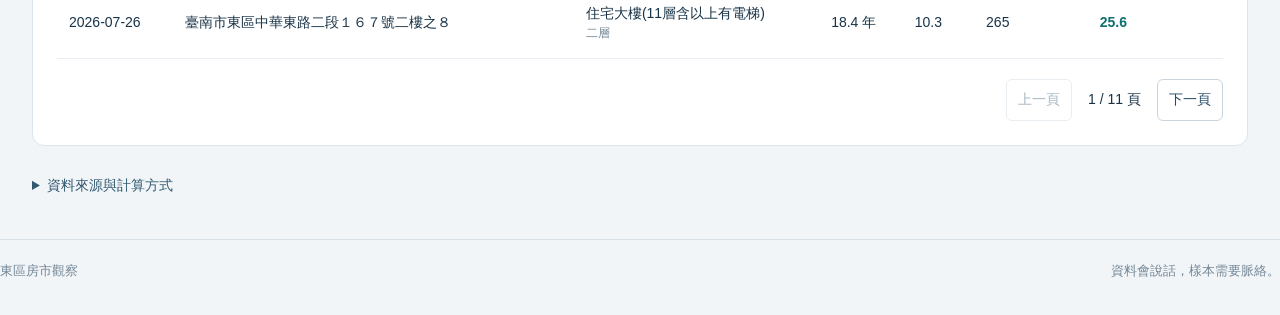
==== commit 75e9be6b: "Add Yongkang sale and presale analysis" ====
--- a/public/index.html
+++ b/public/index.html
@@ -1,7 +1,7 @@
 <!doctype html>
 <html lang="zh-Hant"><head><meta charset="utf-8"><meta name="viewport" content="width=device-width, initial-scale=1"><title>東區房市觀察｜台南實價分析</title><meta name="description" content="台南市東區，2026 年 1 月起成屋成交與每月價格分析。"><link rel="icon" href="data:image/svg+xml,%3Csvg xmlns='http://www.w3.org/2000/svg' viewBox='0 0 32 32'%3E%3Crect width='32' height='32' rx='7' fill='%230e3e59'/%3E%3Cpath d='M6 17L16 8l10 9M10 15v11h12V15' fill='none' stroke='%23ffffff' stroke-width='3'/%3E%3C/svg%3E"><link rel="stylesheet" href="style.css"><link rel="stylesheet" href="ranking.css"></head>
 <body><header><div class="brand">東<span>區</span>房市觀察 <small>TAINAN EAST</small></div><span class="tag">成屋買賣 · 官方實價登錄</span></header>
-<main><nav class="district-nav" aria-label="地區選擇"><a href="index.html" aria-current="page">台南市東區</a><a href="xitun.html">台中市西屯區</a></nav><nav class="market-nav" aria-label="交易市場"><a href="index.html" aria-current="page">成屋買賣 · 2026.01 起</a><a href="presale.html">預售屋 · 2026.01 起</a><a href="projects.html">建案分析</a></nav><div class="intro"><div><p class="eyebrow">台南市東區 / 2026.01 起</p><h1>從成交，看見東區行情。</h1></div><div class="updated" id="updated">正在載入資料…</div></div><p class="hint" style="margin:-12px 0 22px">更新排程：每月 1、11、21 日中午 12:30（台灣時間）。執行可能稍有延遲，請以上方資料下載時間為準。</p>
+<main><nav class="district-nav" aria-label="地區選擇"><a href="index.html" aria-current="page">台南市東區</a><a href="yongkang.html">台南市永康區</a><a href="xitun.html">台中市西屯區</a></nav><nav class="market-nav" aria-label="交易市場"><a href="index.html" aria-current="page">成屋買賣 · 2026.01 起</a><a href="presale.html">預售屋 · 2026.01 起</a><a href="projects.html">建案分析</a></nav><div class="intro"><div><p class="eyebrow">台南市東區 / 2026.01 起</p><h1>從成交，看見東區行情。</h1></div><div class="updated" id="updated">正在載入資料…</div></div><p class="hint" style="margin:-12px 0 22px">更新排程：每月 1、11、21 日中午 12:30（台灣時間）。執行可能稍有延遲，請以上方資料下載時間為準。</p>
 <section class="filters" aria-label="成交篩選"><label>交易月份<select id="month"><option value="">全部月份</option></select></label><label>房屋類型<select id="type"><option value="">全部類型</option></select></label><label>地址關鍵字<input id="search" placeholder="例如：崇善路、中華東路"></label><label>總價上限（萬元）<input id="price" type="number" min="0" placeholder="不限"></label><label>屋齡上限（年）<input id="age" type="number" min="0" placeholder="不限"></label><label>坪數下限<input id="area" type="number" min="0" placeholder="不限"></label><button id="reset" class="secondary">清除條件</button><div class="checks"><label><input id="notes" type="checkbox" checked> 排除有交易備註案件</label><label><input id="parking" type="checkbox" checked> 排除車位未分列案件</label><span>所有指標、趨勢與明細同步套用篩選。</span></div></section>
 <p id="error" class="notice" hidden></p><section class="metrics" aria-label="成交摘要"><article><span>成交件數</span><strong id="count">—</strong><small>符合目前篩選</small></article><article><span>每坪單價中位數</span><strong id="unit">—</strong><small id="unitCount">萬元／坪 · 採官方單價</small></article><article><span>成交總價中位數</span><strong id="total">—</strong><small>萬元 · 含車位總價</small></article><article><span>移轉面積中位數</span><strong id="size">—</strong><small>坪 · 含已登錄車位面積</small></article></section>
 <section class="panel"><div class="section-title"><div><p class="eyebrow">MONTHLY VIEW</p><h2>成交量與單價走勢</h2></div><span class="legend"><i></i> 件數 <b>●</b> 單價中位數</span></div><div id="chart" class="chart"></div><p class="hint">依交易月份歸屬；近期月份仍可能補登，成交量尚未完整。不同房型的組成會影響整體價格。</p></section>
